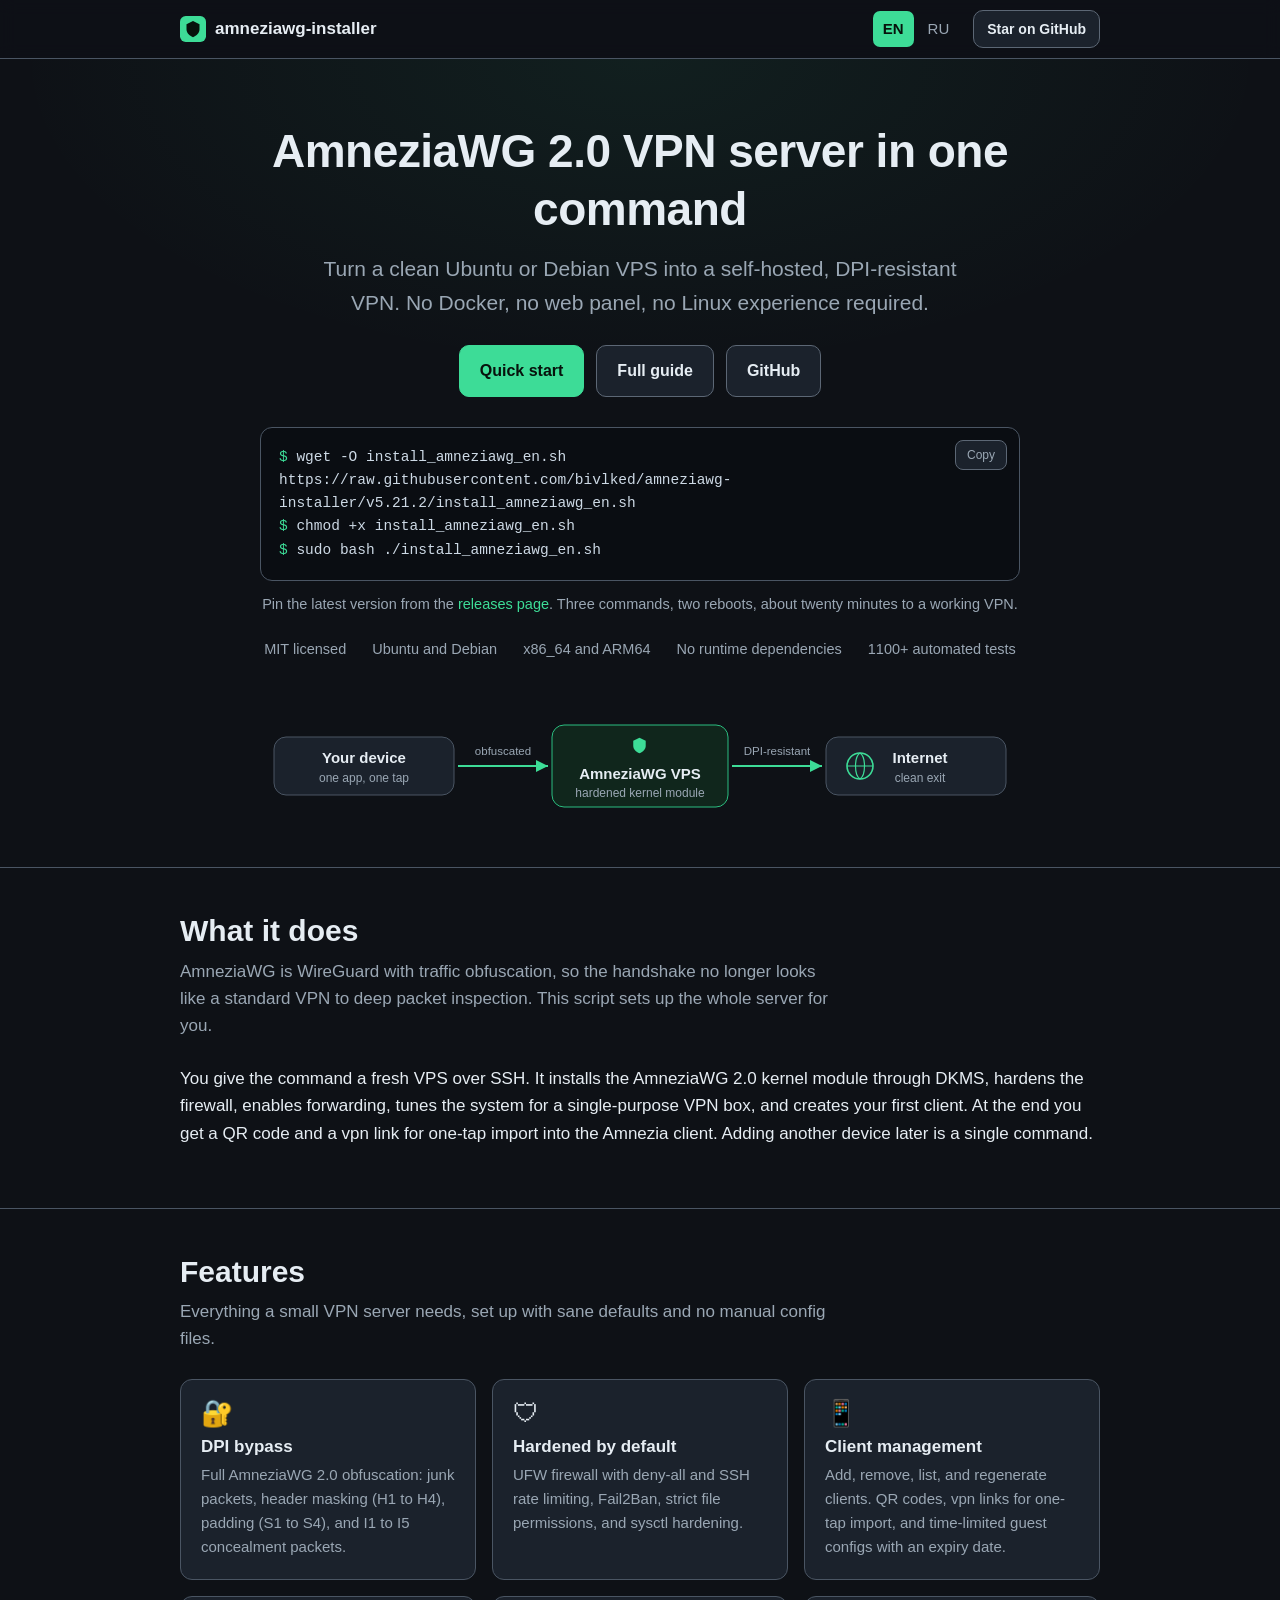
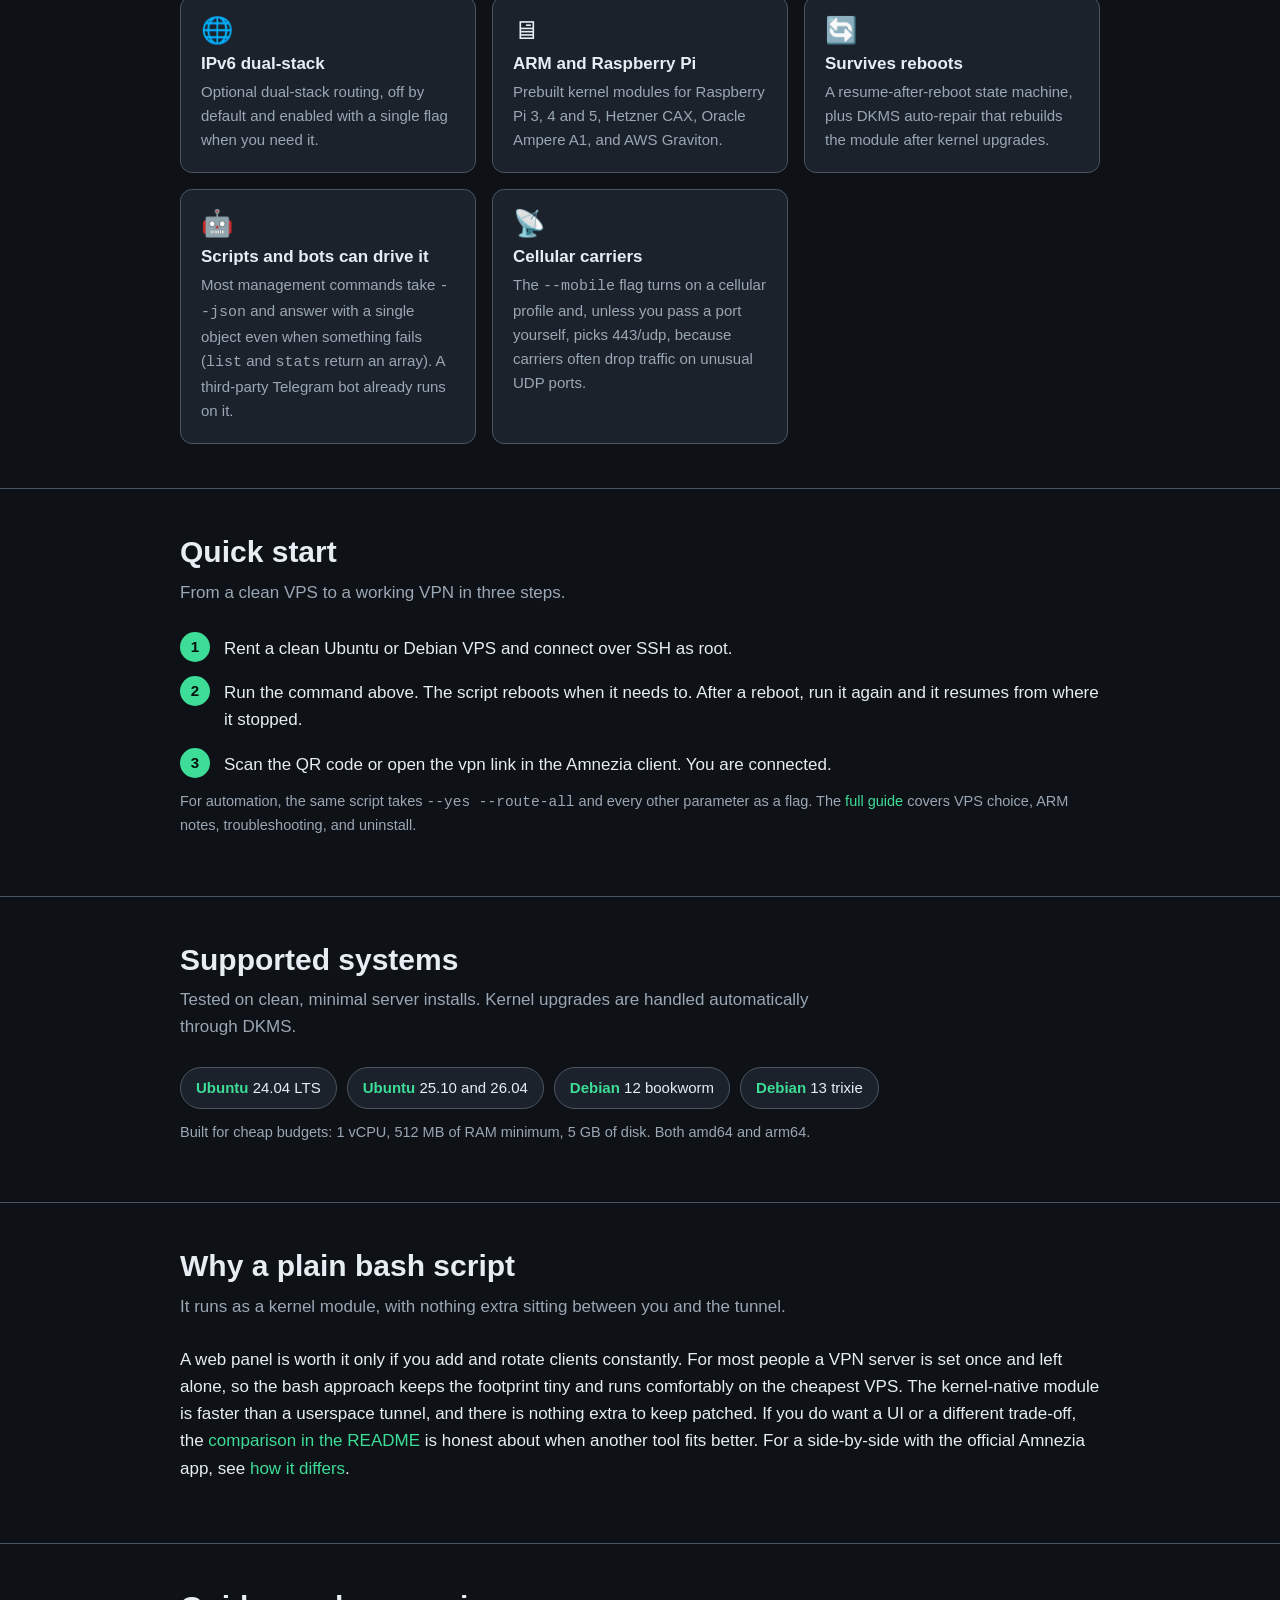
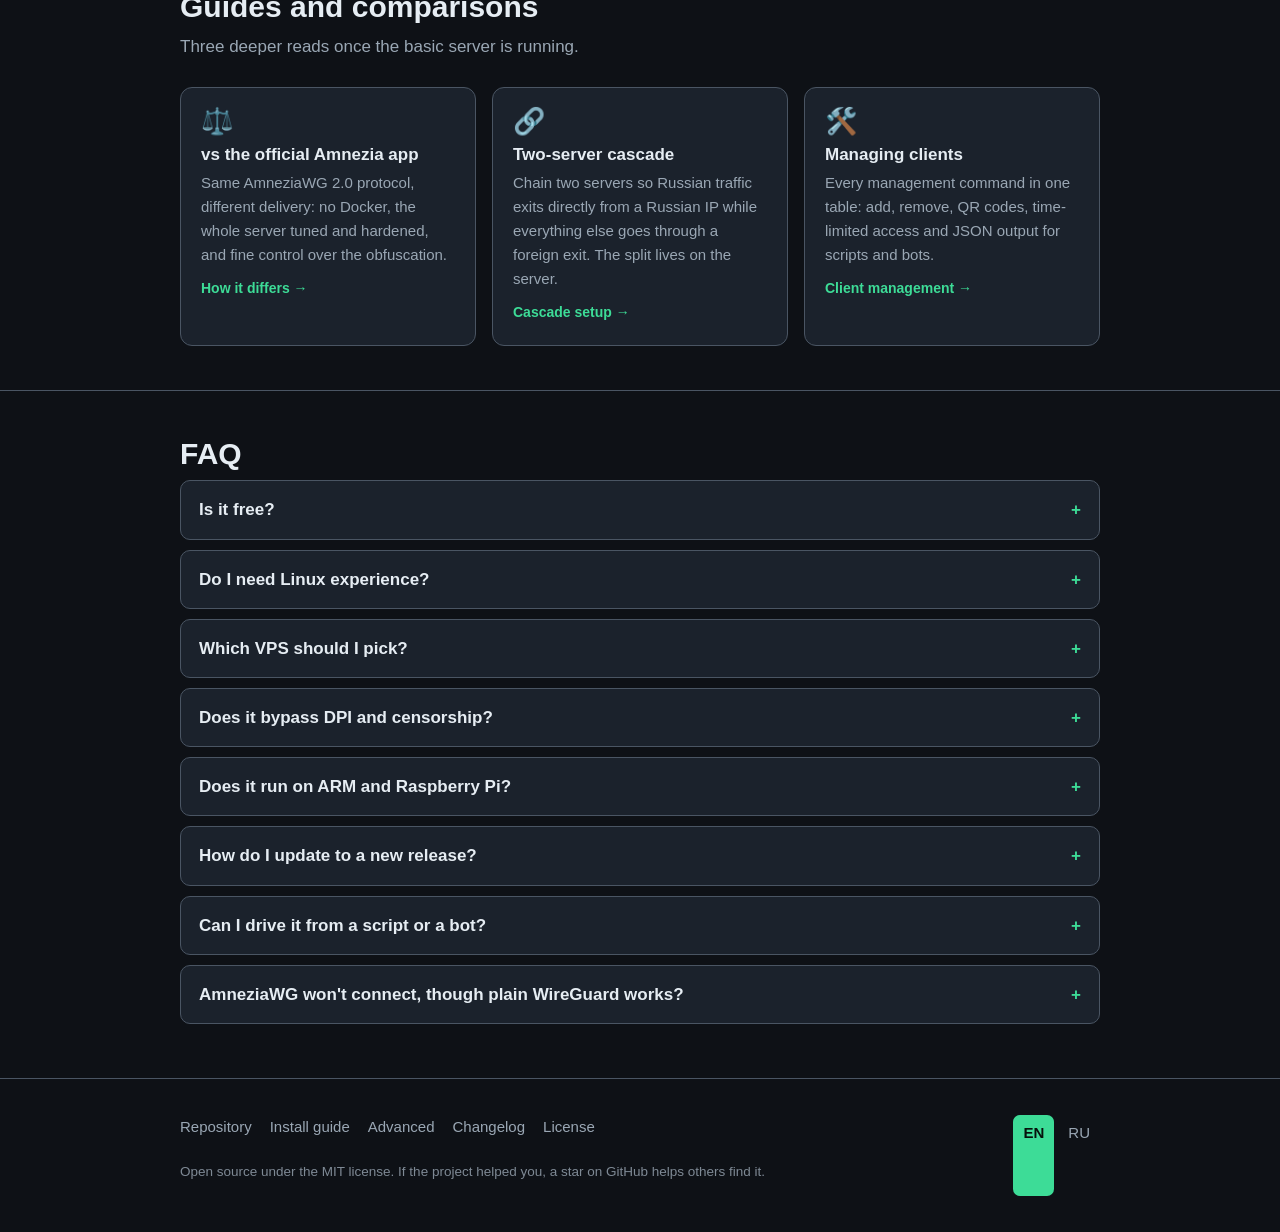
==== index.html @ 36ef6a83 "site: client management pages in Russian and English Adds /manage/ and /ru/manage/: every management" ====
<!DOCTYPE html>
<html lang="en">
<head>
<meta charset="utf-8">
<meta name="viewport" content="width=device-width, initial-scale=1">
<title>AmneziaWG 2.0 VPN Installer for Ubuntu and Debian VPS</title>
<meta name="description" content="One command turns your own Ubuntu or Debian VPS into an AmneziaWG 2.0 VPN server. About twenty minutes, then a QR code for your phone. DPI bypass, hardened firewall, MIT licensed.">
<link rel="canonical" href="https://bivlked.github.io/amneziawg-installer/">
<link rel="alternate" hreflang="en" href="https://bivlked.github.io/amneziawg-installer/">
<link rel="alternate" hreflang="ru" href="https://bivlked.github.io/amneziawg-installer/ru/">
<link rel="alternate" hreflang="x-default" href="https://bivlked.github.io/amneziawg-installer/">
<meta property="og:type" content="website">
<meta property="og:title" content="AmneziaWG 2.0 VPN Installer for Ubuntu and Debian VPS">
<meta property="og:description" content="One command turns a clean Ubuntu or Debian VPS into a DPI-resistant AmneziaWG 2.0 VPN server. Open source, MIT licensed.">
<meta property="og:url" content="https://bivlked.github.io/amneziawg-installer/">
<meta property="og:site_name" content="amneziawg-installer">
<meta property="og:image" content="https://bivlked.github.io/amneziawg-installer/assets/og.png">
<meta property="og:image:width" content="1200">
<meta property="og:image:height" content="630">
<meta property="og:image:alt" content="amneziawg-installer - AmneziaWG 2.0 VPN server in one command">
<meta property="og:locale" content="en_US">
<meta property="og:locale:alternate" content="ru_RU">
<meta name="twitter:card" content="summary_large_image">
<meta name="twitter:image" content="https://bivlked.github.io/amneziawg-installer/assets/og.png">
<meta name="twitter:title" content="AmneziaWG 2.0 VPN Installer for Ubuntu and Debian VPS">
<meta name="twitter:description" content="One command turns a clean Ubuntu or Debian VPS into a DPI-resistant AmneziaWG 2.0 VPN server. Open source, MIT licensed.">
<meta name="google-site-verification" content="3E6FtjgNbCI2T4Ho99Hl--kZt4UFRLLwphMFXHerhmE">
<meta name="theme-color" content="#0e1116">
<meta name="color-scheme" content="dark">
<link rel="icon" href="assets/favicon.svg" type="image/svg+xml">
<link rel="apple-touch-icon" href="assets/apple-touch-icon.png">
<link rel="stylesheet" href="assets/style.css">
<script type="application/ld+json">
{
  "@context": "https://schema.org",
  "@type": "SoftwareApplication",
  "name": "amneziawg-installer",
  "description": "One-command installer and management toolkit for a self-hosted AmneziaWG 2.0 VPN on Ubuntu and Debian servers.",
  "applicationCategory": "SecurityApplication",
  "operatingSystem": "Ubuntu 24.04, Ubuntu 25.10, Ubuntu 26.04, Debian 12, Debian 13",
  "softwareVersion": "5.21.2",
  "license": "https://opensource.org/licenses/MIT",
  "codeRepository": "https://github.com/bivlked/amneziawg-installer",
  "url": "https://bivlked.github.io/amneziawg-installer/",
  "installUrl": "https://github.com/bivlked/amneziawg-installer/releases/latest",
  "processorRequirements": "1 vCPU, amd64 or arm64",
  "memoryRequirements": "512 MB",
  "storageRequirements": "5 GB",
  "featureList": [
    "One-command install on a clean Ubuntu or Debian VPS",
    "AmneziaWG 2.0 obfuscation: junk packets, header masking H1-H4, padding S1-S4, I1-I5 concealment packets",
    "UFW firewall, Fail2Ban, sysctl hardening and SSH rate limiting by default",
    "Client management: add, remove, list, regenerate, QR codes, vpn:// links, expiring guest configs",
    "JSON output for most management commands, for scripts and bots",
    "Prebuilt ARM64 kernel modules for Raspberry Pi, Hetzner CAX, Oracle Ampere A1 and AWS Graviton",
    "Resume after reboot and DKMS rebuild after kernel upgrades"
  ],
  "sameAs": ["https://github.com/bivlked/amneziawg-installer"],
  "offers": { "@type": "Offer", "price": "0", "priceCurrency": "USD" },
  "author": { "@type": "Person", "name": "bivlked" }
}
</script>
<script type="application/ld+json">
{
  "@context": "https://schema.org",
  "@type": "WebSite",
  "name": "amneziawg-installer",
  "url": "https://bivlked.github.io/amneziawg-installer/",
  "inLanguage": "en",
  "publisher": { "@type": "Organization", "name": "amneziawg-installer", "logo": { "@type": "ImageObject", "url": "https://bivlked.github.io/amneziawg-installer/assets/apple-touch-icon.png" } }
}
</script>
<script type="application/ld+json">
{
  "@context": "https://schema.org",
  "@type": "FAQPage",
  "mainEntity": [
    { "@type": "Question", "name": "Is it free?", "acceptedAnswer": { "@type": "Answer", "text": "Yes. The installer is open source under the MIT license. You only pay for the VPS, which starts around 3 to 5 dollars a month." } },
    { "@type": "Question", "name": "Do I need Linux experience?", "acceptedAnswer": { "@type": "Answer", "text": "No. You copy one command into an SSH session on a clean VPS. The script handles the kernel module, firewall, forwarding, and the first client, then prints a QR code and a vpn link." } },
    { "@type": "Question", "name": "Which VPS should I pick?", "acceptedAnswer": { "@type": "Answer", "text": "A clean Ubuntu or Debian VPS with 1 vCPU and at least 512 MB of RAM. It is meant for a dedicated VPS, not a home router or shared hosting." } },
    { "@type": "Question", "name": "Does it bypass DPI and censorship?", "acceptedAnswer": { "@type": "Answer", "text": "AmneziaWG 2.0 adds obfuscation on top of WireGuard to resist the deep packet inspection used in Russia, Iran, China, and on school or corporate networks. No method is guaranteed against every operator, but the protocol gives you the obfuscation settings that get through today." } },
    { "@type": "Question", "name": "Does it run on ARM and Raspberry Pi?", "acceptedAnswer": { "@type": "Answer", "text": "Yes. Prebuilt ARM64 modules cover Raspberry Pi 3, 4 and 5, Hetzner CAX, Oracle Ampere A1, and AWS Graviton. The same command picks the right one." } },
    { "@type": "Question", "name": "How do I update to a new release?", "acceptedAnswer": { "@type": "Answer", "text": "Download the new release script on the same server and run it with the --force flag. Server keys, clients, and obfuscation settings survive the reinstall. After kernel updates the DKMS module rebuilds automatically on the next boot." } },
    { "@type": "Question", "name": "Can I drive it from a script or a bot?", "acceptedAnswer": { "@type": "Answer", "text": "Yes. Most management commands take --json and answer with a single JSON object even when the command failed, so the reply is always parseable. The exceptions: list and stats return an array, and show and diagnose do not take the flag. New fields show up over time; existing ones do not get renamed. For unattended runs there is --yes, and with AWG_STRICT_CONFIRM=1 a command like removing a client refuses to run when --yes is missing instead of quietly agreeing. A third-party Telegram bot, awgram, already runs on this interface." } },
    { "@type": "Question", "name": "AmneziaWG won't connect, though plain WireGuard works?", "acceptedAnswer": { "@type": "Answer", "text": "Almost always an obfuscation or version mismatch, not the network. If plain WireGuard comes up on the same server but AmneziaWG does not, compare the [Interface] parameters on the server and the client. S1-S4 and H1-H4 must match: the receiver strips that padding and checks those headers, so any mismatch here means the packet is dropped and the handshake never completes. In 2.0, H1-H4 are ranges - the ranges must be the same on both sides. Jc/Jmin/Jmax and the 2.0 concealment packets I1-I5 do NOT have to match: they are separate decoy packets, the other side discards them, and a node without I1 simply never sends them. Case does matter for I1-I5: uppercase only. Check the versions too: older amneziawg-tools builds cannot speak 2.0. Full walkthrough in the detailed troubleshooting guide." } }
  ]
}
</script>
</head>
<body>
<a class="skip-link" href="#main">Skip to content</a>

<header class="site-header">
  <div class="wrap">
    <a class="brand" href="/amneziawg-installer/">
      <svg class="logo" viewBox="0 0 32 32" aria-hidden="true"><rect width="32" height="32" rx="7" fill="#3ddc97"/><path d="M16 6l8 4v6c0 5-3.4 8.2-8 10-4.6-1.8-8-5-8-10v-6l8-4z" fill="#07120c"/></svg>
      amneziawg-installer
    </a>
    <nav class="nav-right" aria-label="Site navigation">
      <span class="lang-switch"><a class="active" aria-current="page" aria-label="English" href="/amneziawg-installer/">EN</a><a aria-label="Русский" href="/amneziawg-installer/ru/">RU</a></span>
      <a class="btn btn-sm" href="https://github.com/bivlked/amneziawg-installer">Star on GitHub</a>
    </nav>
  </div>
</header>

<main id="main">

<section class="hero">
  <div class="wrap">
    <h1>AmneziaWG 2.0 VPN server in one command</h1>
    <p class="lede">Turn a clean Ubuntu or Debian VPS into a self-hosted, DPI-resistant VPN. No Docker, no web panel, no Linux experience required.</p>
    <div class="cta-row">
      <a class="btn btn-primary" href="#quick-start">Quick start</a>
      <a class="btn" href="https://github.com/bivlked/amneziawg-installer/blob/main/INSTALL_VPS.md">Full guide</a>
      <a class="btn" href="https://github.com/bivlked/amneziawg-installer">GitHub</a>
    </div>
    <div class="cmd">
      <button class="copy-btn" type="button" aria-label="Copy install command" data-copy="wget -O install_amneziawg_en.sh https://raw.githubusercontent.com/bivlked/amneziawg-installer/v5.21.2/install_amneziawg_en.sh&#10;chmod +x install_amneziawg_en.sh&#10;sudo bash ./install_amneziawg_en.sh">Copy</button>
      <pre><span class="prompt">$ </span>wget -O install_amneziawg_en.sh https://raw.githubusercontent.com/bivlked/amneziawg-installer/v5.21.2/install_amneziawg_en.sh
<span class="prompt">$ </span>chmod +x install_amneziawg_en.sh
<span class="prompt">$ </span>sudo bash ./install_amneziawg_en.sh</pre>
    </div>
    <p class="sr-only" role="status" aria-live="polite" data-copy-status></p>
    <p class="inline-note">Pin the latest version from the <a href="https://github.com/bivlked/amneziawg-installer/releases">releases page</a>. Three commands, two reboots, about twenty minutes to a working VPN.</p>
    <div class="trust">
      <span>MIT licensed</span>
      <span>Ubuntu and Debian</span>
      <span>x86_64 and ARM64</span>
      <span>No runtime dependencies</span>
      <span>1100+ automated tests</span>
    </div>
    <figure class="hero-art" aria-hidden="true">
      <svg viewBox="0 0 760 132" xmlns="http://www.w3.org/2000/svg" font-family="-apple-system, BlinkMacSystemFont, 'Segoe UI', Roboto, sans-serif">
        <defs><marker id="ar" markerWidth="9" markerHeight="9" refX="6" refY="3" orient="auto"><path d="M0 0l6 3-6 3z" fill="#3ddc97"/></marker></defs>
        <rect x="14" y="42" width="180" height="58" rx="12" fill="#1b222c" stroke="#4a5563"/>
        <text x="104" y="68" text-anchor="middle" font-size="15" font-weight="600" fill="#e6edf3">Your device</text>
        <text x="104" y="87" text-anchor="middle" font-size="12" fill="#9aa7b4">one app, one tap</text>
        <line x1="198" y1="71" x2="288" y2="71" stroke="#3ddc97" stroke-width="2" marker-end="url(#ar)"/>
        <text x="243" y="60" text-anchor="middle" font-size="11.5" fill="#9aa7b4">obfuscated</text>
        <rect x="292" y="30" width="176" height="82" rx="12" fill="#10261c" stroke="#2bbd80"/>
        <g transform="translate(367 38) scale(0.78)"><path d="M16 6l8 4v6c0 5-3.4 8.2-8 10-4.6-1.8-8-5-8-10v-6l8-4z" fill="#3ddc97"/></g>
        <text x="380" y="84" text-anchor="middle" font-size="15" font-weight="600" fill="#e6edf3">AmneziaWG VPS</text>
        <text x="380" y="102" text-anchor="middle" font-size="12" fill="#9aa7b4">hardened kernel module</text>
        <line x1="472" y1="71" x2="562" y2="71" stroke="#3ddc97" stroke-width="2" marker-end="url(#ar)"/>
        <text x="517" y="60" text-anchor="middle" font-size="11.5" fill="#9aa7b4">DPI-resistant</text>
        <rect x="566" y="42" width="180" height="58" rx="12" fill="#1b222c" stroke="#4a5563"/>
        <circle cx="600" cy="71" r="13" fill="none" stroke="#3ddc97" stroke-width="1.6"/>
        <path d="M587 71h26M600 58c6 4 6 22 0 26M600 58c-6 4-6 22 0 26" fill="none" stroke="#3ddc97" stroke-width="1.2"/>
        <text x="660" y="68" text-anchor="middle" font-size="15" font-weight="600" fill="#e6edf3">Internet</text>
        <text x="660" y="87" text-anchor="middle" font-size="12" fill="#9aa7b4">clean exit</text>
      </svg>
    </figure>
  </div>
</section>

<section id="what">
  <div class="wrap">
    <h2>What it does</h2>
    <p class="sub">AmneziaWG is WireGuard with traffic obfuscation, so the handshake no longer looks like a standard VPN to deep packet inspection. This script sets up the whole server for you.</p>
    <p>You give the command a fresh VPS over SSH. It installs the AmneziaWG 2.0 kernel module through DKMS, hardens the firewall, enables forwarding, tunes the system for a single-purpose VPN box, and creates your first client. At the end you get a QR code and a vpn link for one-tap import into the Amnezia client. Adding another device later is a single command.</p>
  </div>
</section>

<section id="features">
  <div class="wrap">
    <h2>Features</h2>
    <p class="sub">Everything a small VPN server needs, set up with sane defaults and no manual config files.</p>
    <div class="grid">
      <div class="card"><div class="ico" aria-hidden="true">&#128272;</div><h3>DPI bypass</h3><p>Full AmneziaWG 2.0 obfuscation: junk packets, header masking (H1 to H4), padding (S1 to S4), and I1 to I5 concealment packets.</p></div>
      <div class="card"><div class="ico" aria-hidden="true">&#128737;</div><h3>Hardened by default</h3><p>UFW firewall with deny-all and SSH rate limiting, Fail2Ban, strict file permissions, and sysctl hardening.</p></div>
      <div class="card"><div class="ico" aria-hidden="true">&#128241;</div><h3>Client management</h3><p>Add, remove, list, and regenerate clients. QR codes, vpn links for one-tap import, and time-limited guest configs with an expiry date.</p></div>
      <div class="card"><div class="ico" aria-hidden="true">&#127760;</div><h3>IPv6 dual-stack</h3><p>Optional dual-stack routing, off by default and enabled with a single flag when you need it.</p></div>
      <div class="card"><div class="ico" aria-hidden="true">&#128421;</div><h3>ARM and Raspberry Pi</h3><p>Prebuilt kernel modules for Raspberry Pi 3, 4 and 5, Hetzner CAX, Oracle Ampere A1, and AWS Graviton.</p></div>
      <div class="card"><div class="ico" aria-hidden="true">&#128260;</div><h3>Survives reboots</h3><p>A resume-after-reboot state machine, plus DKMS auto-repair that rebuilds the module after kernel upgrades.</p></div>
      <div class="card"><div class="ico" aria-hidden="true">&#129302;</div><h3>Scripts and bots can drive it</h3><p>Most management commands take <code>--json</code> and answer with a single object even when something fails (<code>list</code> and <code>stats</code> return an array). A third-party Telegram bot already runs on it.</p></div>
      <div class="card"><div class="ico" aria-hidden="true">&#128225;</div><h3>Cellular carriers</h3><p>The <code>--mobile</code> flag turns on a cellular profile and, unless you pass a port yourself, picks 443/udp, because carriers often drop traffic on unusual UDP ports.</p></div>
    </div>
  </div>
</section>

<section id="quick-start">
  <div class="wrap">
    <h2>Quick start</h2>
    <p class="sub">From a clean VPS to a working VPN in three steps.</p>
    <ol class="steps">
      <li class="step"><span class="n" aria-hidden="true"></span><p>Rent a clean Ubuntu or Debian VPS and connect over SSH as root.</p></li>
      <li class="step"><span class="n" aria-hidden="true"></span><p>Run the command above. The script reboots when it needs to. After a reboot, run it again and it resumes from where it stopped.</p></li>
      <li class="step"><span class="n" aria-hidden="true"></span><p>Scan the QR code or open the vpn link in the Amnezia client. You are connected.</p></li>
    </ol>
    <p class="inline-note mt">For automation, the same script takes <code>--yes --route-all</code> and every other parameter as a flag. The <a href="https://github.com/bivlked/amneziawg-installer/blob/main/INSTALL_VPS.md">full guide</a> covers VPS choice, ARM notes, troubleshooting, and uninstall.</p>
  </div>
</section>

<section id="os">
  <div class="wrap">
    <h2>Supported systems</h2>
    <p class="sub">Tested on clean, minimal server installs. Kernel upgrades are handled automatically through DKMS.</p>
    <div class="os-list">
      <span class="pill"><b>Ubuntu</b> 24.04 LTS</span>
      <span class="pill"><b>Ubuntu</b> 25.10 and 26.04</span>
      <span class="pill"><b>Debian</b> 12 bookworm</span>
      <span class="pill"><b>Debian</b> 13 trixie</span>
    </div>
    <p class="inline-note mt">Built for cheap budgets: 1 vCPU, 512 MB of RAM minimum, 5 GB of disk. Both amd64 and arm64.</p>
  </div>
</section>

<section id="why">
  <div class="wrap">
    <h2>Why a plain bash script</h2>
    <p class="sub">It runs as a kernel module, with nothing extra sitting between you and the tunnel.</p>
    <p>A web panel is worth it only if you add and rotate clients constantly. For most people a VPN server is set once and left alone, so the bash approach keeps the footprint tiny and runs comfortably on the cheapest VPS. The kernel-native module is faster than a userspace tunnel, and there is nothing extra to keep patched. If you do want a UI or a different trade-off, the <a href="https://github.com/bivlked/amneziawg-installer#similar-tools">comparison in the README</a> is honest about when another tool fits better. For a side-by-side with the official Amnezia app, see <a href="compare/">how it differs</a>.</p>
  </div>
</section>

<section id="guides" class="related">
  <div class="wrap">
    <h2>Guides and comparisons</h2>
    <p class="sub">Three deeper reads once the basic server is running.</p>
    <div class="grid">
      <div class="card">
        <div class="ico" aria-hidden="true">&#9878;&#65039;</div>
        <h3>vs the official Amnezia app</h3>
        <p>Same AmneziaWG 2.0 protocol, different delivery: no Docker, the whole server tuned and hardened, and fine control over the obfuscation.</p>
        <a class="go" href="compare/">How it differs &#8594;</a>
      </div>
      <div class="card">
        <div class="ico" aria-hidden="true">&#128279;</div>
        <h3>Two-server cascade</h3>
        <p>Chain two servers so Russian traffic exits directly from a Russian IP while everything else goes through a foreign exit. The split lives on the server.</p>
        <a class="go" href="cascade/">Cascade setup &#8594;</a>
      </div>
      <div class="card">
        <div class="ico" aria-hidden="true">&#128736;&#65039;</div>
        <h3>Managing clients</h3>
        <p>Every management command in one table: add, remove, QR codes, time-limited access and JSON output for scripts and bots.</p>
        <a class="go" href="manage/">Client management &#8594;</a>
      </div>
    </div>
  </div>
</section>

<section id="faq">
  <div class="wrap">
    <h2>FAQ</h2>
    <div class="faq">
      <details><summary>Is it free?</summary><div class="answer">Yes. The installer is open source under the MIT license. You only pay for the VPS, which starts around 3 to 5 dollars a month.</div></details>
      <details><summary>Do I need Linux experience?</summary><div class="answer">No. You copy one command into an SSH session on a clean VPS. The script handles the kernel module, firewall, forwarding, and the first client, then prints a QR code and a vpn link.</div></details>
      <details><summary>Which VPS should I pick?</summary><div class="answer">A clean Ubuntu or Debian VPS with 1 vCPU and at least 512 MB of RAM. It is meant for a dedicated VPS, not a home router or shared hosting.</div></details>
      <details><summary>Does it bypass DPI and censorship?</summary><div class="answer">AmneziaWG 2.0 adds obfuscation on top of WireGuard to resist the deep packet inspection used in Russia, Iran, China, and on school or corporate networks. No method is guaranteed against every operator, but the protocol gives you the obfuscation settings that get through today.</div></details>
      <details><summary>Does it run on ARM and Raspberry Pi?</summary><div class="answer">Yes. Prebuilt ARM64 modules cover Raspberry Pi 3, 4 and 5, Hetzner CAX, Oracle Ampere A1, and AWS Graviton. The same command picks the right one.</div></details>
      <details><summary>How do I update to a new release?</summary><div class="answer">Download the new release script on the same server and run it with the <code>--force</code> flag. Server keys, clients, and obfuscation settings survive the reinstall. After kernel updates the DKMS module rebuilds automatically on the next boot.</div></details>
      <details><summary>Can I drive it from a script or a bot?</summary><div class="answer">Yes. Most management commands take <code>--json</code> and answer with a single JSON object even when the command failed, so the reply is always parseable. The exceptions: <code>list</code> and <code>stats</code> return an array, and <code>show</code> and <code>diagnose</code> do not take the flag. New fields show up over time; existing ones do not get renamed. For unattended runs there is <code>--yes</code>, and with <code>AWG_STRICT_CONFIRM=1</code> a command like removing a client refuses to run when <code>--yes</code> is missing instead of quietly agreeing. A third-party Telegram bot, <a href="https://github.com/ekuraev/awgram">awgram</a>, already runs on this interface.</div></details>
      <details><summary>AmneziaWG won't connect, though plain WireGuard works?</summary><div class="answer">Almost always an obfuscation or version mismatch, not the network. If plain WireGuard comes up on the same server but AmneziaWG does not, compare the <code>[Interface]</code> parameters on the server and the client. S1-S4 and H1-H4 must match: the receiver strips that padding and checks those headers, so any mismatch here means the packet is dropped and the handshake never completes. In 2.0, H1-H4 are ranges - the ranges must be the same on both sides. Jc/Jmin/Jmax and the 2.0 concealment packets I1-I5 do NOT have to match: they are separate decoy packets, the other side discards them, and a node without I1 simply never sends them. Case does matter for I1-I5: uppercase only. Check the versions too: older amneziawg-tools builds cannot speak 2.0. Full walkthrough in the <a href="https://github.com/bivlked/amneziawg-installer/blob/main/ADVANCED.en.md#troubleshooting-adv">detailed troubleshooting guide</a>.</div></details>
    </div>
  </div>
</section>

</main>

<footer class="site-footer">
  <div class="wrap">
    <div class="cols">
      <div>
        <div class="foot-links">
          <a href="https://github.com/bivlked/amneziawg-installer">Repository</a>
          <a href="https://github.com/bivlked/amneziawg-installer/blob/main/INSTALL_VPS.md">Install guide</a>
          <a href="https://github.com/bivlked/amneziawg-installer/blob/main/ADVANCED.en.md">Advanced</a>
          <a href="https://github.com/bivlked/amneziawg-installer/blob/main/CHANGELOG.en.md">Changelog</a>
          <a href="https://github.com/bivlked/amneziawg-installer/blob/main/LICENSE">License</a>
        </div>
        <p class="note">Open source under the MIT license. If the project helped you, a star on GitHub helps others find it.</p>
      </div>
      <div class="lang-switch"><a class="active" aria-current="page" aria-label="English" href="/amneziawg-installer/">EN</a> <a aria-label="Русский" href="/amneziawg-installer/ru/">RU</a></div>
    </div>
  </div>
</footer>

<script>
document.querySelectorAll(".copy-btn").forEach(function (b) {
  var label = b.textContent, timer = null;
  var status = document.querySelector("[data-copy-status]");
  function flash(text) {
    b.textContent = text;
    if (status) status.textContent = text === "Copied" ? "Command copied to clipboard" : "Copy failed";
    if (timer) clearTimeout(timer);
    timer = setTimeout(function () { b.textContent = label; timer = null; }, 1500);
  }
  b.addEventListener("click", function () {
    if (!navigator.clipboard) { flash("Error"); return; }
    navigator.clipboard.writeText(b.getAttribute("data-copy"))
      .then(function () { flash("Copied"); })
      .catch(function () { flash("Error"); });
  });
});
</script>
</body>
</html>
---- assets/style.css ----
/* amneziawg-installer landing - shared styles. Dark, fast, no external fonts. */
:root {
  --bg: #0e1116;
  --bg-soft: #161b22;
  --bg-card: #1b222c;
  --border: #4a5563;
  --border-strong: #5c6775;
  --text: #e6edf3;
  --text-dim: #9aa7b4;
  --accent: #3ddc97;
  --accent-dim: #2bbd80;
  --accent-ink: #07120c;
  --code-bg: #0a0d12;
  --radius: 12px;
  --maxw: 960px;
}
* { box-sizing: border-box; }
html { scroll-behavior: smooth; scroll-padding-top: 66px; -webkit-text-size-adjust: 100%; }
body {
  margin: 0;
  background: var(--bg);
  color: var(--text);
  font-family: -apple-system, BlinkMacSystemFont, "Segoe UI", Roboto, Helvetica, Arial, sans-serif;
  line-height: 1.6;
  font-size: 17px;
  overflow-wrap: break-word;
}
a { color: var(--accent); text-decoration: none; }
a:hover { text-decoration: underline; }
h1, h2, h3 { line-height: 1.25; font-weight: 700; }
code, pre, kbd { font-family: ui-monospace, SFMono-Regular, "SF Mono", Menlo, Consolas, "Liberation Mono", monospace; }

.wrap { max-width: var(--maxw); margin: 0 auto; padding: 0 20px; }

/* header */
.site-header {
  position: sticky; top: 0; z-index: 10;
  background: rgba(14, 17, 22, 0.82);
  backdrop-filter: saturate(140%) blur(8px);
  border-bottom: 1px solid var(--border);
}
.site-header .wrap { display: flex; align-items: center; justify-content: space-between; height: 58px; }
.brand { display: flex; align-items: center; gap: 9px; font-weight: 700; color: var(--text); }
.brand:hover { text-decoration: none; }
.brand .logo { width: 26px; height: 26px; }
.nav-right { display: flex; align-items: center; gap: 14px; font-size: 15px; }
.lang-switch { display: inline-flex; gap: 4px; }
.lang-switch a { color: var(--text-dim); padding: 6px 10px; border-radius: 7px; }
.lang-switch a.active { color: var(--accent-ink); background: var(--accent); font-weight: 600; }

/* buttons */
.btn {
  display: inline-flex; align-items: center; gap: 8px;
  padding: 12px 20px; border-radius: 10px; font-weight: 600; font-size: 16px;
  border: 1px solid var(--border-strong); color: var(--text); background: var(--bg-card);
  transition: transform .08s ease, border-color .15s ease;
}
.btn:hover { text-decoration: none; border-color: var(--accent); transform: translateY(-1px); }
.btn-primary { background: var(--accent); color: var(--accent-ink); border-color: var(--accent); }
.btn-primary:hover { background: var(--accent-dim); }
.btn-sm { padding: 7px 13px; font-size: 14px; }

/* hero */
.hero {
  padding: 64px 0 40px; text-align: center; border-top: none;
  background: radial-gradient(ellipse 70% 55% at 50% 0%, rgba(61, 220, 151, 0.07), transparent 70%);
}
.hero h1 { font-size: clamp(30px, 5vw, 46px); margin: 0 0 14px; letter-spacing: -0.5px; }
.hero .lede { font-size: clamp(17px, 2.4vw, 21px); color: var(--text-dim); max-width: 640px; margin: 0 auto 26px; }
.cta-row { display: flex; gap: 12px; justify-content: center; flex-wrap: wrap; margin-bottom: 30px; }

/* command box */
.cmd {
  position: relative; text-align: left; background: var(--code-bg);
  border: 1px solid var(--border); border-radius: var(--radius);
  /* правый отступ держит текст в стороне от кнопки копирования, включая
     длинную русскую подпись «Копировать» */
  padding: 18px 112px 18px 18px; max-width: 760px; margin: 0 auto;
  overflow-x: auto;
}
/* pre-wrap, а не pre: команда с длинным URL иначе уезжает под кнопку копирования. */
.cmd pre { margin: 0; font-size: 14.5px; color: #cdd9e5; white-space: pre-wrap; overflow-wrap: anywhere; }
.cmd .prompt { color: var(--accent); user-select: none; }
.copy-btn {
  position: absolute; top: 12px; right: 12px;
  background: var(--bg-card); border: 1px solid var(--border-strong); color: var(--text-dim);
  border-radius: 8px; padding: 7px 11px; font-size: 12px; cursor: pointer;
}
.copy-btn:hover { color: var(--accent); border-color: var(--accent); }

/* trust strip */
.trust { display: flex; gap: 10px 26px; justify-content: center; flex-wrap: wrap; color: var(--text-dim); font-size: 14.5px; margin-top: 22px; }
.trust span { display: inline-flex; align-items: center; gap: 6px; }

/* sections */
section { padding: 44px 0; border-top: 1px solid var(--border); }
section h2 { font-size: clamp(23px, 3.4vw, 30px); margin: 0 0 8px; }
section .sub { color: var(--text-dim); margin: 0 0 26px; max-width: 660px; }

/* feature grid */
.grid { display: grid; grid-template-columns: repeat(auto-fit, minmax(240px, 1fr)); gap: 16px; }
.card {
  background: var(--bg-card); border: 1px solid var(--border); border-radius: var(--radius); padding: 20px;
  transition: transform .08s ease, border-color .15s ease;
}
.card:hover { border-color: var(--accent-dim); transform: translateY(-2px); }
.card .ico { font-size: 26px; line-height: 1; margin-bottom: 10px; }
.card h3 { font-size: 17px; margin: 0 0 6px; }
.card p { margin: 0; color: var(--text-dim); font-size: 15px; }

/* steps */
.steps { counter-reset: step; display: grid; gap: 14px; list-style: none; margin: 0; padding: 0; }
.step { display: flex; gap: 14px; align-items: flex-start; }
.step .n {
  counter-increment: step; flex: 0 0 auto; width: 30px; height: 30px; border-radius: 50%;
  background: var(--accent); color: var(--accent-ink); font-weight: 700;
  display: grid; place-items: center; font-size: 15px;
}
.step .n::before { content: counter(step); }
.step p { margin: 3px 0 0; }

/* os list */
.os-list { display: flex; flex-wrap: wrap; gap: 10px; }
.os-list .pill { background: var(--bg-card); border: 1px solid var(--border); border-radius: 999px; padding: 8px 15px; font-size: 15px; }
.os-list .pill b { color: var(--accent); }

/* faq */
.faq details { background: var(--bg-card); border: 1px solid var(--border); border-radius: 10px; margin-bottom: 10px; padding: 0 18px; }
.faq summary { cursor: pointer; padding: 15px 0; font-weight: 600; list-style: none; }
.faq summary:hover { color: var(--accent); }
.faq summary::-webkit-details-marker { display: none; }
.faq summary::after { content: "+"; float: right; color: var(--accent); font-weight: 700; }
.faq details[open] summary::after { content: "\2212"; }
.faq details[open] summary { border-bottom: 1px solid var(--border); }
.faq .answer { padding: 14px 0; color: var(--text-dim); }
.faq .answer code { background: var(--code-bg); padding: 2px 6px; border-radius: 5px; font-size: 14px; color: #cdd9e5; }

/* footer */
.site-footer { border-top: 1px solid var(--border); padding: 36px 0; color: var(--text-dim); font-size: 15px; }
.site-footer .cols { display: flex; flex-wrap: wrap; gap: 24px 48px; justify-content: space-between; }
.site-footer a { color: var(--text-dim); }
.site-footer a:hover { color: var(--accent); }
.site-footer .foot-links { display: flex; flex-wrap: wrap; gap: 8px 18px; }
.site-footer .note { margin-top: 22px; font-size: 13.5px; opacity: 0.8; }

.center { text-align: center; }
.mt { margin-top: 26px; }
.inline-note { color: var(--text-dim); font-size: 14.5px; margin-top: 12px; }

/* polish */
::selection { background: var(--accent); color: var(--accent-ink); }
a:focus-visible, button:focus-visible, summary:focus-visible { outline: 2px solid var(--accent); outline-offset: 2px; }

/* compact header on small screens */
@media (max-width: 600px) {
  .brand { font-size: 15px; }
  .nav-right { gap: 8px; }
  .btn-sm { padding: 6px 10px; font-size: 13px; }
  /* Команда переносится вместо горизонтальной прокрутки: иначе длинный URL
     уезжает под кнопку копирования. Копируют кнопкой, а не выделением. */
  .cmd { overflow-x: visible; padding-right: 18px; display: flex; flex-direction: column; }
  .cmd pre { white-space: pre-wrap; overflow-wrap: anywhere; }
  .copy-btn { position: static; order: 2; align-self: flex-end; margin-top: 14px; }
  /* Схема каскада при сжатии до ширины экрана даёт кегль около 5px.
     Держим минимальную ширину и отдаём горизонтальную прокрутку. */
  .diagram svg { min-width: 680px; }
  /* Декоративная иллюстрация в шапке дублирует текст лида и на узком
     экране нечитаема - убираем, контент поднимается выше. */
  .hero-art { display: none; }
  .hero { padding: 40px 0 32px; }
  .site-footer .foot-links { gap: 10px 18px; }
}
@media (max-width: 430px) {
  .site-header .btn-sm { display: none; }
}

/* reduced motion */
@media (prefers-reduced-motion: reduce) {
  html { scroll-behavior: auto; }
  .btn, .card { transition: none; }
  .btn:hover, .card:hover { transform: none; }
}

/* skip link */
.skip-link {
  position: absolute; left: 8px; top: -48px; z-index: 30;
  background: var(--accent); color: var(--accent-ink);
  padding: 9px 16px; border-radius: 8px; font-weight: 600;
  transition: top .15s ease;
}
.skip-link:focus { top: 8px; text-decoration: none; }

/* screen-reader only */
.sr-only {
  position: absolute; width: 1px; height: 1px; padding: 0; margin: -1px;
  overflow: hidden; clip: rect(0, 0, 0, 0); white-space: nowrap; border: 0;
}

/* hero flow illustration */
.hero-art { margin: 34px auto 0; max-width: 760px; }
.hero-art svg { width: 100%; height: auto; display: block; }

/* diagram (cascade) */
.diagram { margin: 0 0 6px; overflow-x: auto; }
.diagram svg { width: 100%; height: auto; display: block; max-width: 820px; margin: 0 auto; }
.diagram figcaption { color: var(--text-dim); font-size: 14px; text-align: center; margin-top: 12px; }

/* card variants: tag label + lead card */
.card .tag {
  display: inline-block; font-size: 12px; font-weight: 700; letter-spacing: 0.4px;
  text-transform: uppercase; padding: 3px 9px; border-radius: 999px; margin-bottom: 10px;
}
.card .tag.neutral { color: var(--text-dim); background: var(--bg-soft); border: 1px solid var(--border); }
.card .tag.ours { color: var(--accent-ink); background: var(--accent); }
.card.lead { border-color: var(--accent-dim); }

/* related pages strip */
.related .grid { margin-top: 4px; }
.related .card h3 { display: flex; align-items: center; gap: 8px; }
.related .card .go { color: var(--accent); font-weight: 600; font-size: 14px; margin-top: 10px; display: inline-block; }

/* data tables (manage page). Прокрутка живёт ВНУТРИ обёртки: иначе на 390px
   таблица растягивает всю страницу по горизонтали. */
.tablewrap { overflow-x: auto; margin: 0 0 8px; }
.dtable { width: 100%; border-collapse: collapse; font-size: 15px; min-width: 620px; }
.dtable th, .dtable td { text-align: left; padding: 11px 14px; border-bottom: 1px solid var(--border); vertical-align: top; }
.dtable th { background: var(--bg-soft); color: var(--text); font-size: 13px; text-transform: uppercase; letter-spacing: 0.4px; }
.dtable td { color: var(--text-dim); }
.dtable tr:last-child td { border-bottom: none; }
.dtable code { background: var(--code-bg); padding: 2px 7px; border-radius: 5px; font-size: 14px; color: #cdd9e5; white-space: nowrap; }
.dtable .y { color: var(--accent); font-weight: 600; }

/* code block without a copy button: JSON примеры не запускают, их читают */
.codeblock { background: var(--code-bg); border: 1px solid var(--border); border-radius: var(--radius); padding: 16px 18px; margin: 0 0 14px; overflow-x: auto; }
.codeblock pre { margin: 0; font-size: 14px; color: #cdd9e5; white-space: pre; }
.codeblock .cap { margin: 0 0 10px; color: var(--text-dim); font-size: 13.5px; }
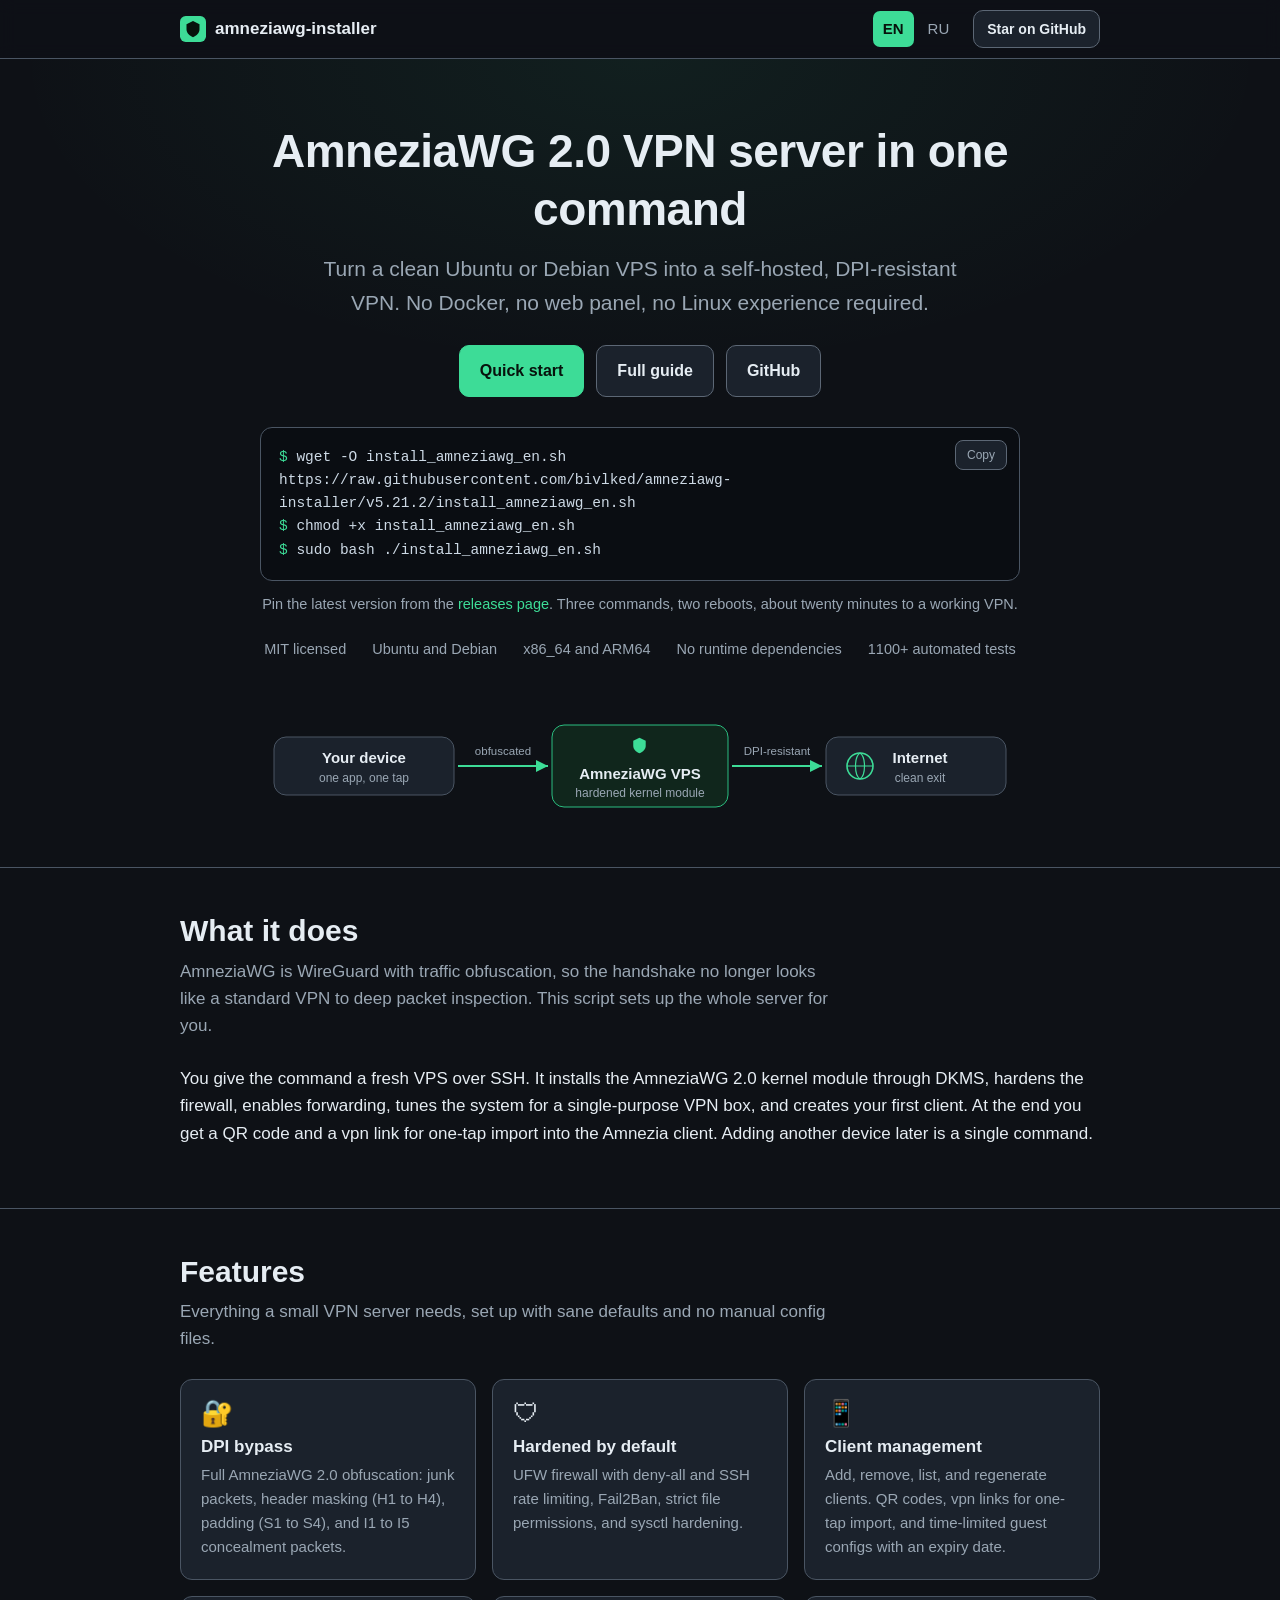
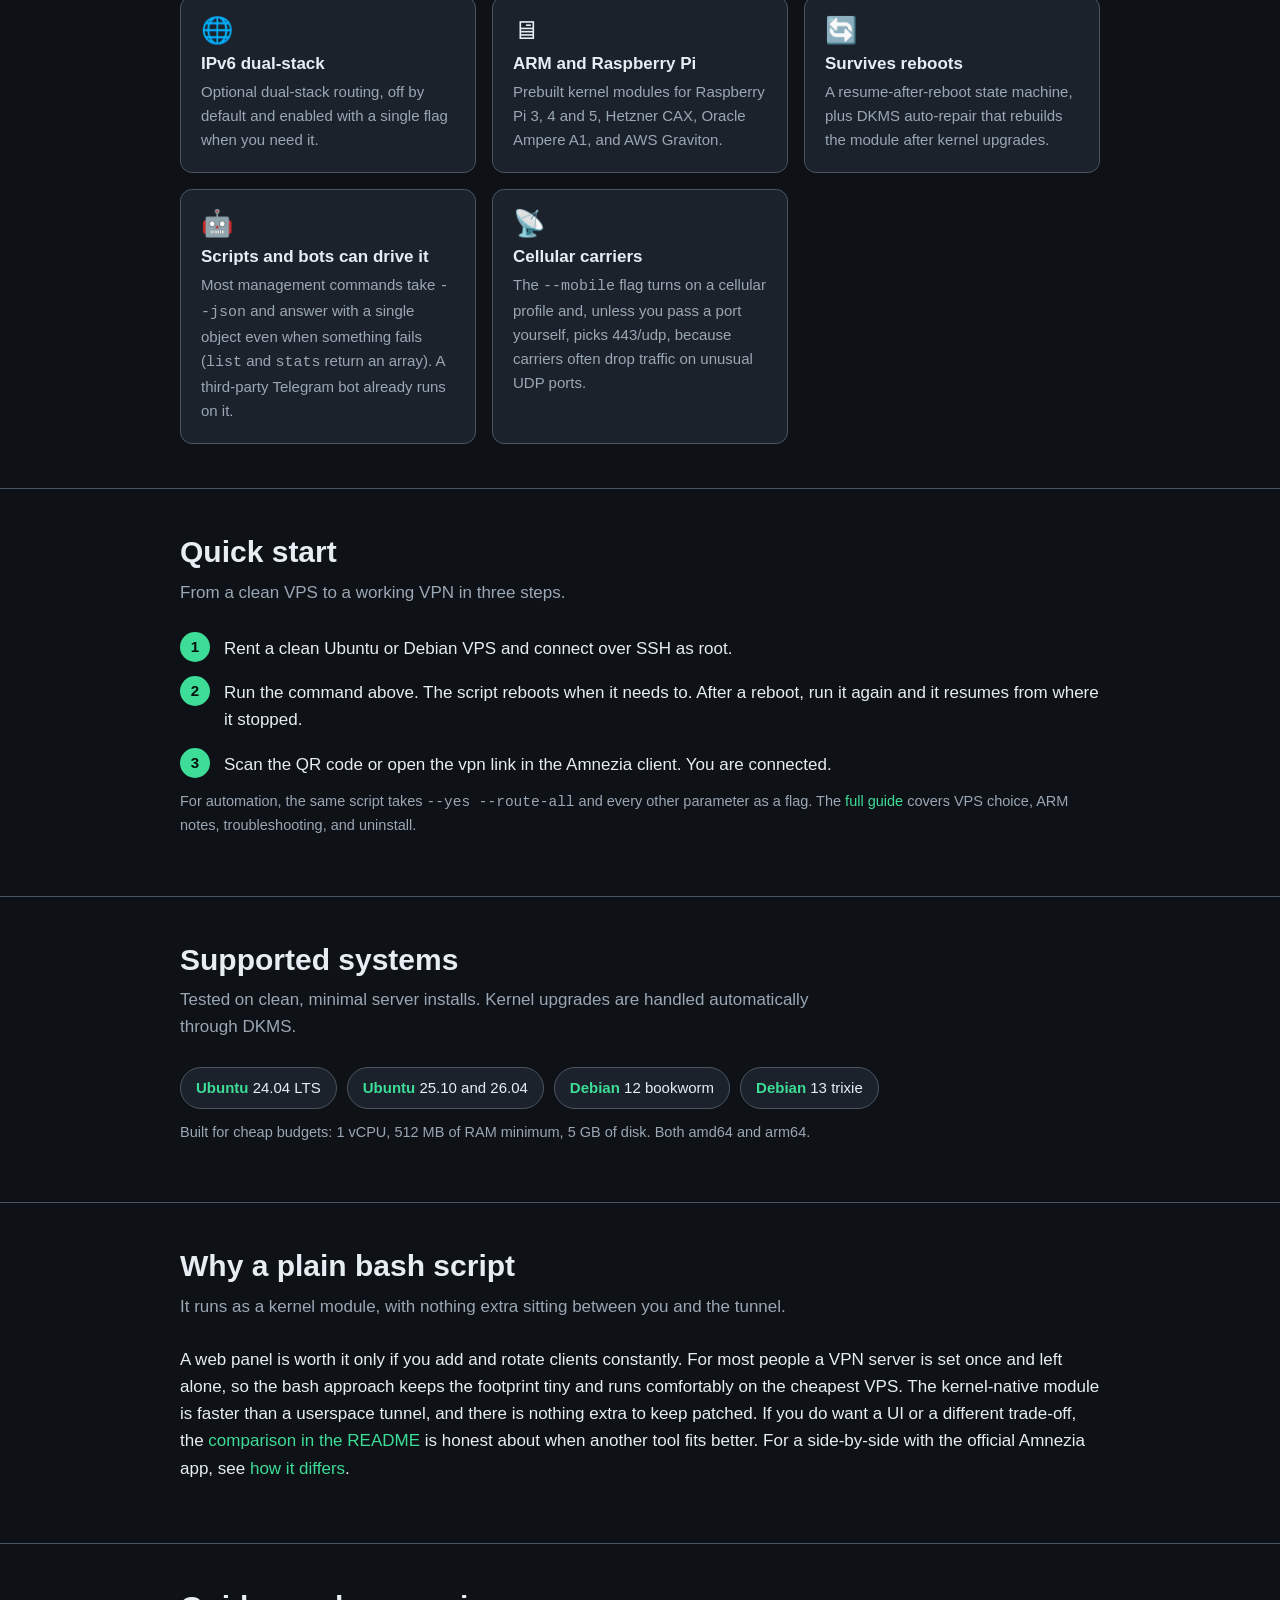
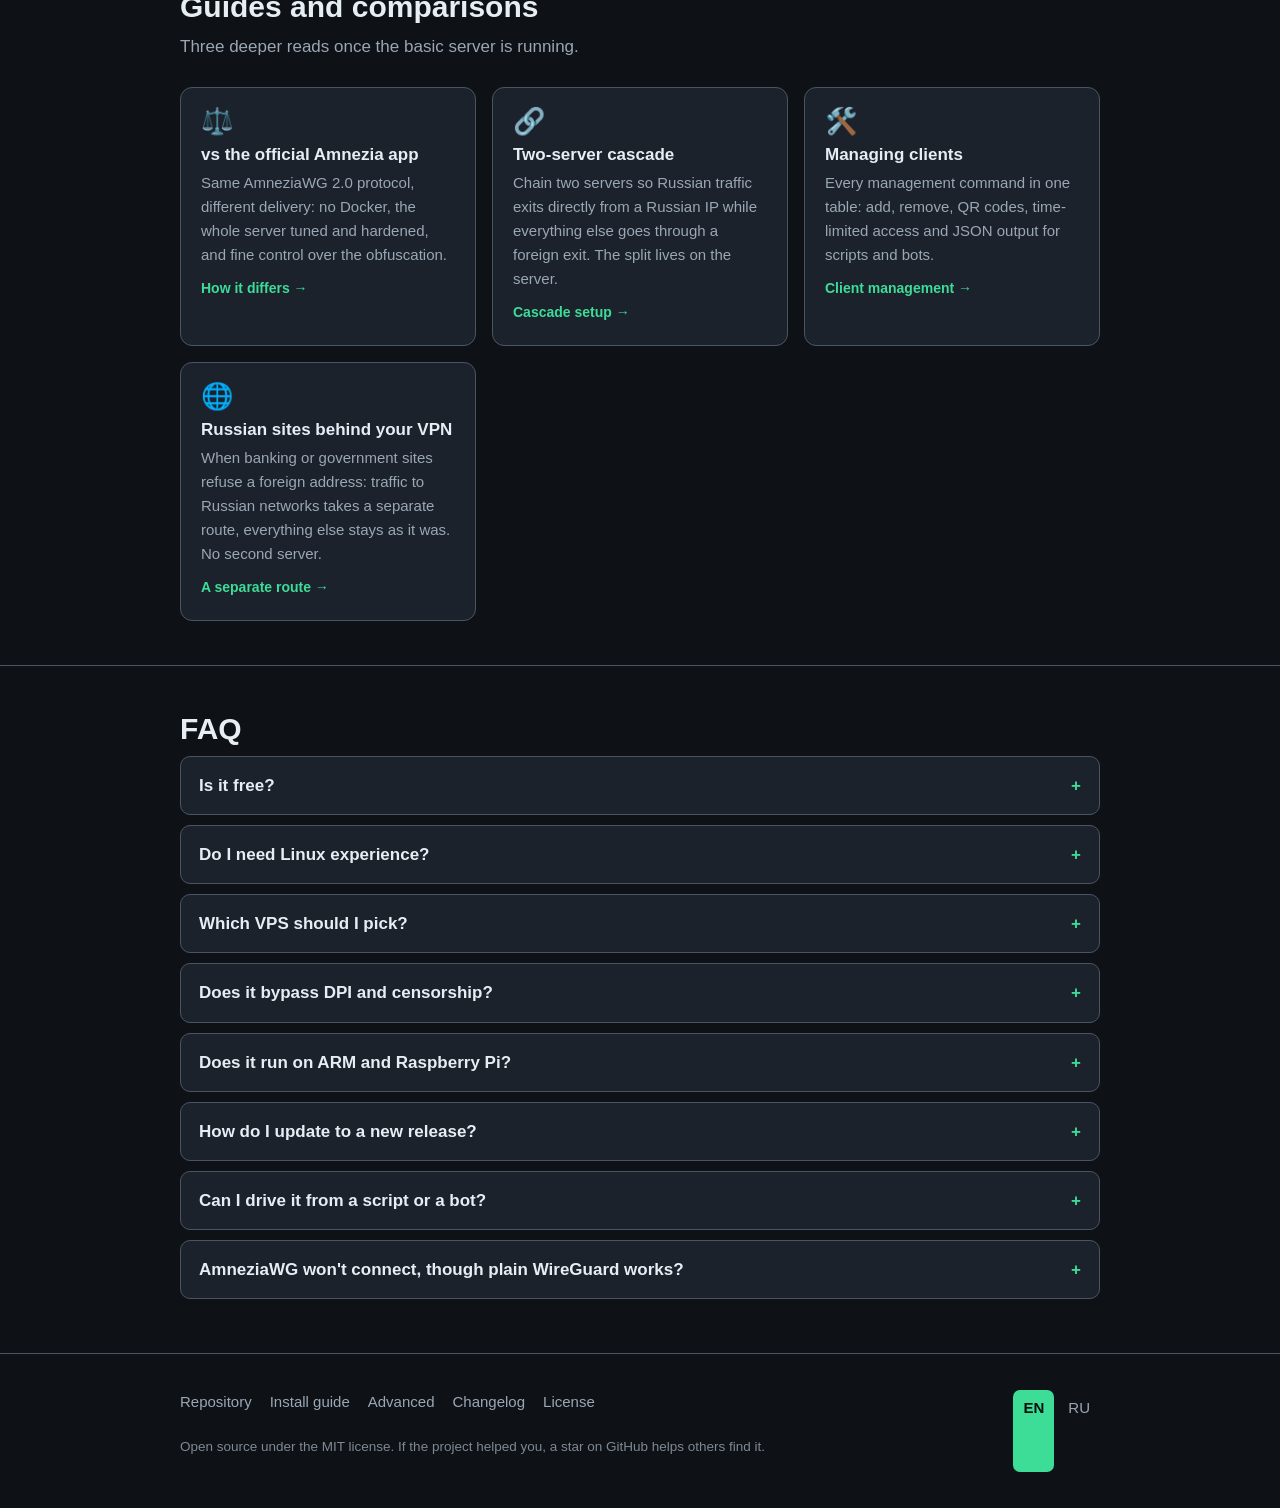
==== commit 9cab5087: "site: page on routing the Russian segment through Cloudflare WARP New pages /warp-ru/ and /ru/warp-r" ====
--- a/index.html
+++ b/index.html
@@ -236,6 +236,12 @@
         <p>Every management command in one table: add, remove, QR codes, time-limited access and JSON output for scripts and bots.</p>
         <a class="go" href="manage/">Client management &#8594;</a>
       </div>
+      <div class="card">
+        <div class="ico" aria-hidden="true">&#127760;</div>
+        <h3>Russian sites behind your VPN</h3>
+        <p>When banking or government sites refuse a foreign address: traffic to Russian networks takes a separate route, everything else stays as it was. No second server.</p>
+        <a class="go" href="warp-ru/">A separate route &#8594;</a>
+      </div>
     </div>
   </div>
 </section>
--- a/assets/style.css
+++ b/assets/style.css
@@ -234,3 +234,6 @@
 .codeblock { background: var(--code-bg); border: 1px solid var(--border); border-radius: var(--radius); padding: 16px 18px; margin: 0 0 14px; overflow-x: auto; }
 .codeblock pre { margin: 0; font-size: 14px; color: #cdd9e5; white-space: pre; }
 .codeblock .cap { margin: 0 0 10px; color: var(--text-dim); font-size: 13.5px; }
+
+/* многоабзацная карточка-врезка (используется только на warp-ru) */
+.card p + p { margin-top: 14px; }
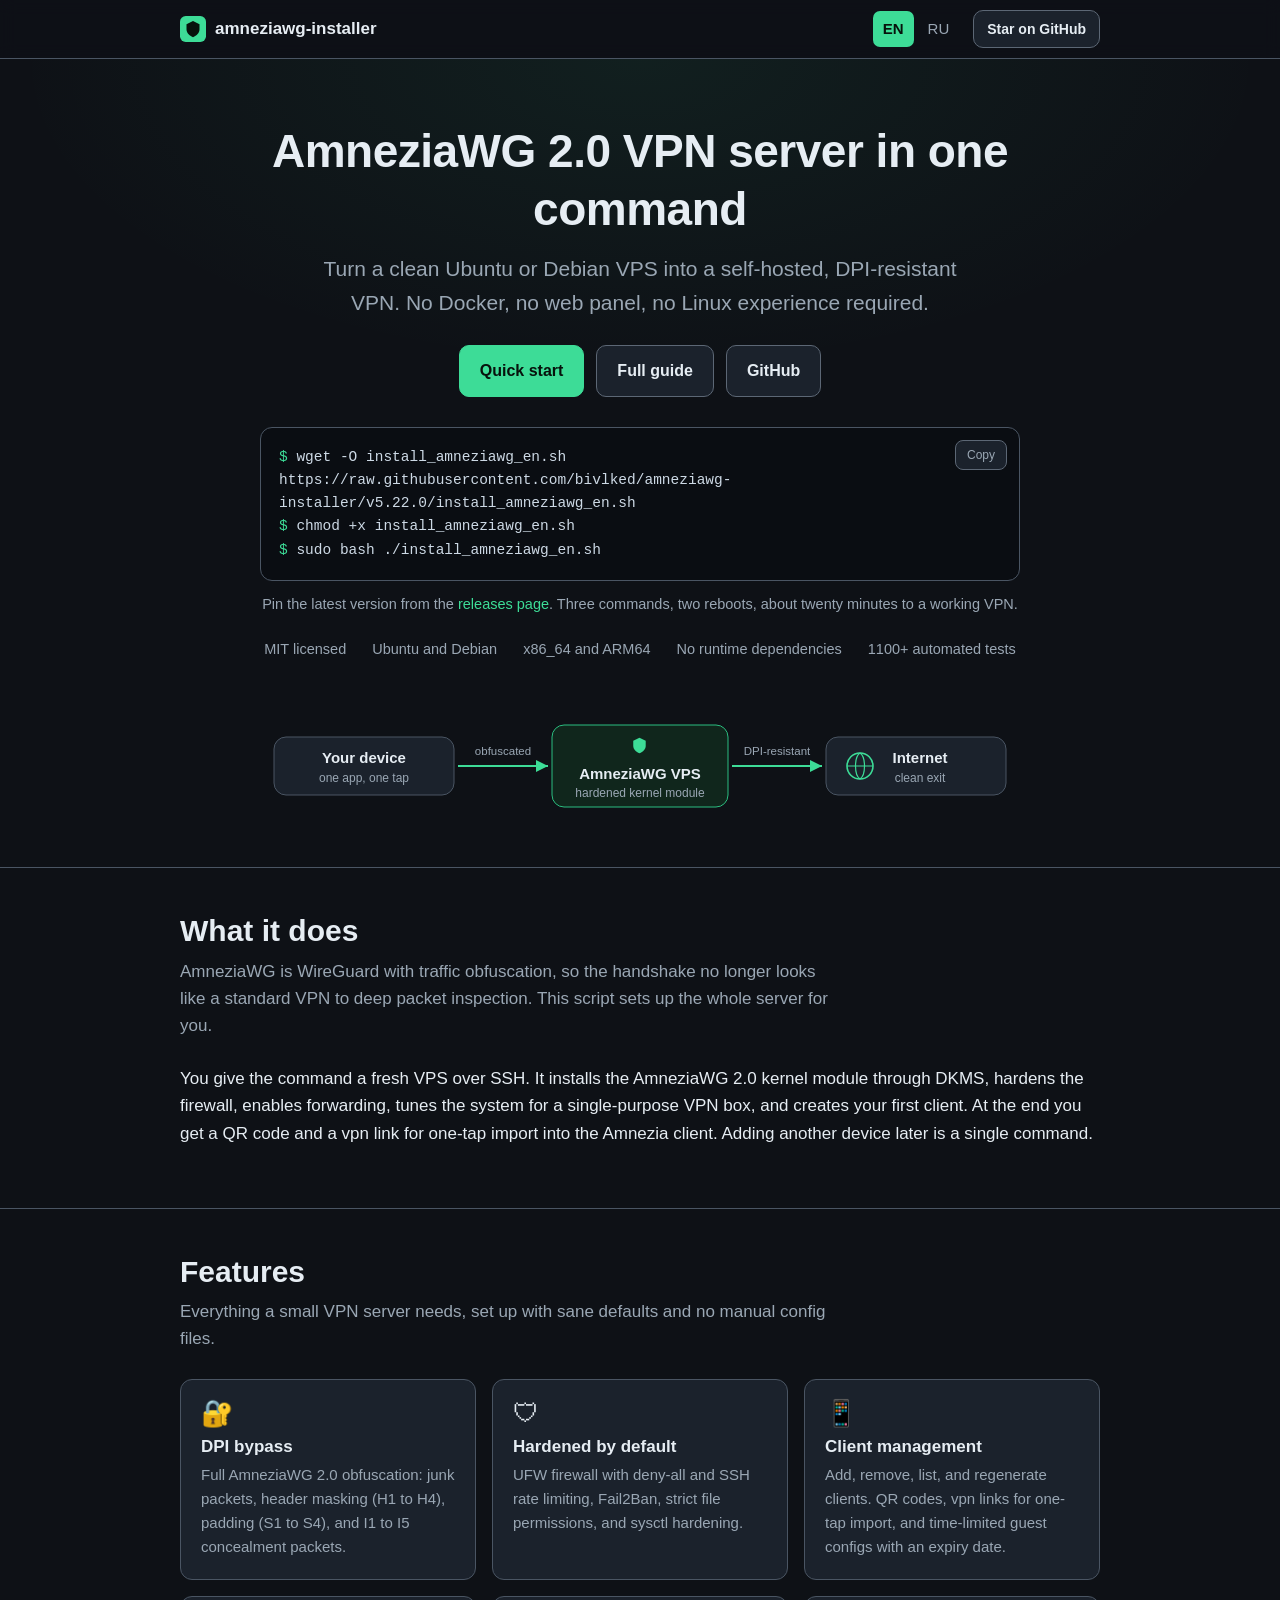
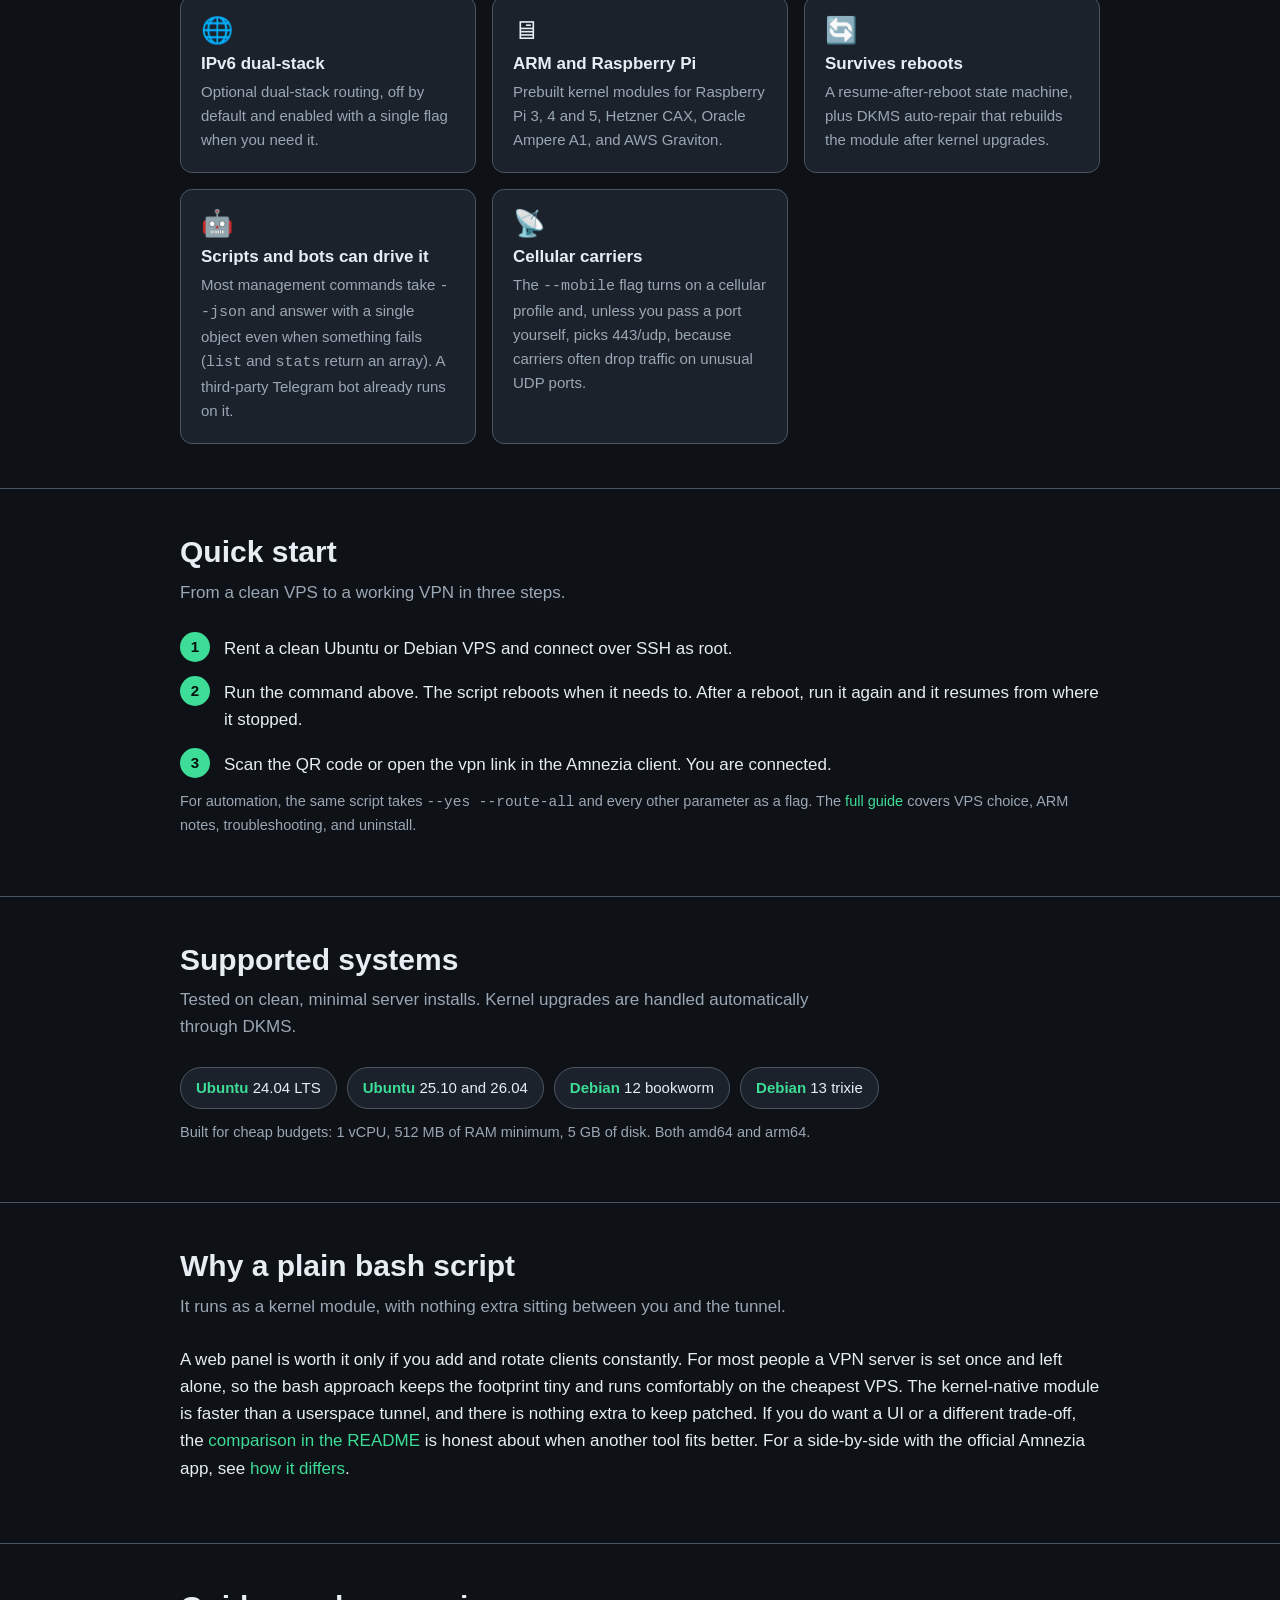
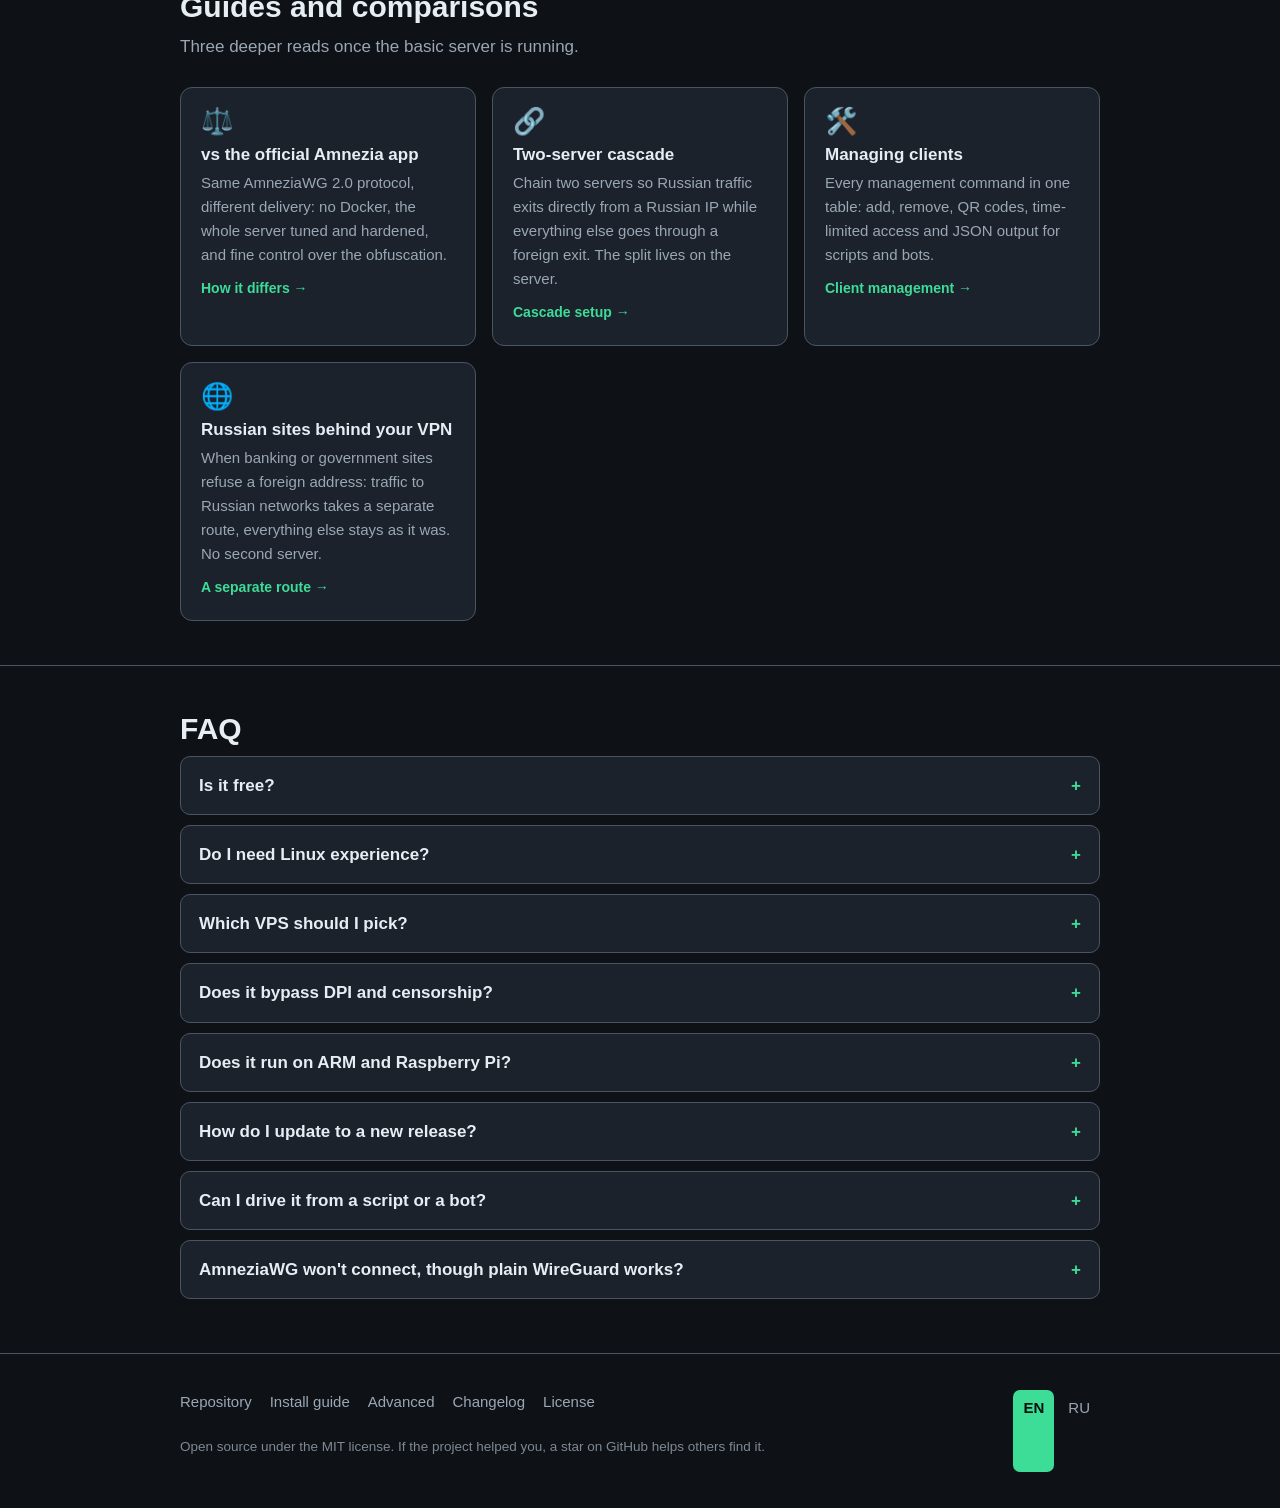
==== commit 10af8600: "site: pin the install command to v5.22.0" ====
--- a/index.html
+++ b/index.html
@@ -38,7 +38,7 @@
   "description": "One-command installer and management toolkit for a self-hosted AmneziaWG 2.0 VPN on Ubuntu and Debian servers.",
   "applicationCategory": "SecurityApplication",
   "operatingSystem": "Ubuntu 24.04, Ubuntu 25.10, Ubuntu 26.04, Debian 12, Debian 13",
-  "softwareVersion": "5.21.2",
+  "softwareVersion": "5.22.0",
   "license": "https://opensource.org/licenses/MIT",
   "codeRepository": "https://github.com/bivlked/amneziawg-installer",
   "url": "https://bivlked.github.io/amneziawg-installer/",
@@ -115,8 +115,8 @@
       <a class="btn" href="https://github.com/bivlked/amneziawg-installer">GitHub</a>
     </div>
     <div class="cmd">
-      <button class="copy-btn" type="button" aria-label="Copy install command" data-copy="wget -O install_amneziawg_en.sh https://raw.githubusercontent.com/bivlked/amneziawg-installer/v5.21.2/install_amneziawg_en.sh&#10;chmod +x install_amneziawg_en.sh&#10;sudo bash ./install_amneziawg_en.sh">Copy</button>
-      <pre><span class="prompt">$ </span>wget -O install_amneziawg_en.sh https://raw.githubusercontent.com/bivlked/amneziawg-installer/v5.21.2/install_amneziawg_en.sh
+      <button class="copy-btn" type="button" aria-label="Copy install command" data-copy="wget -O install_amneziawg_en.sh https://raw.githubusercontent.com/bivlked/amneziawg-installer/v5.22.0/install_amneziawg_en.sh&#10;chmod +x install_amneziawg_en.sh&#10;sudo bash ./install_amneziawg_en.sh">Copy</button>
+      <pre><span class="prompt">$ </span>wget -O install_amneziawg_en.sh https://raw.githubusercontent.com/bivlked/amneziawg-installer/v5.22.0/install_amneziawg_en.sh
 <span class="prompt">$ </span>chmod +x install_amneziawg_en.sh
 <span class="prompt">$ </span>sudo bash ./install_amneziawg_en.sh</pre>
     </div>
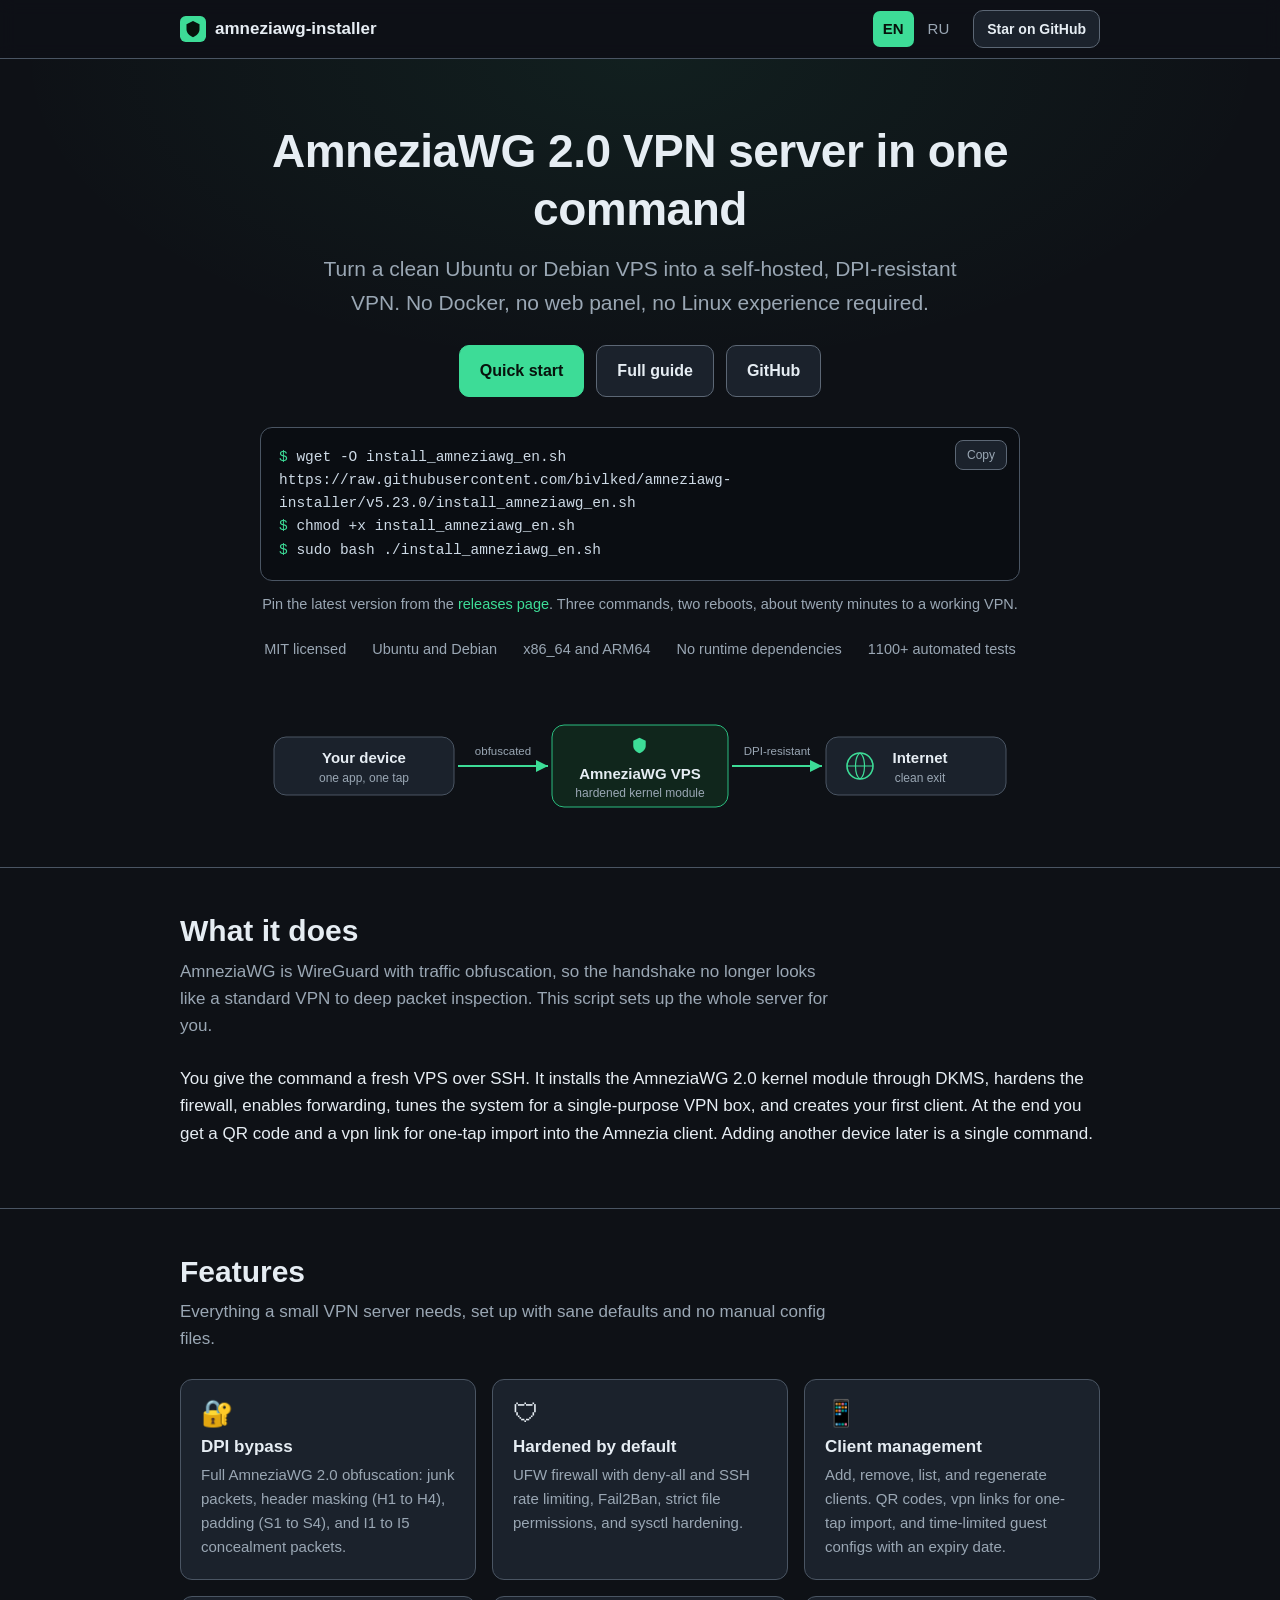
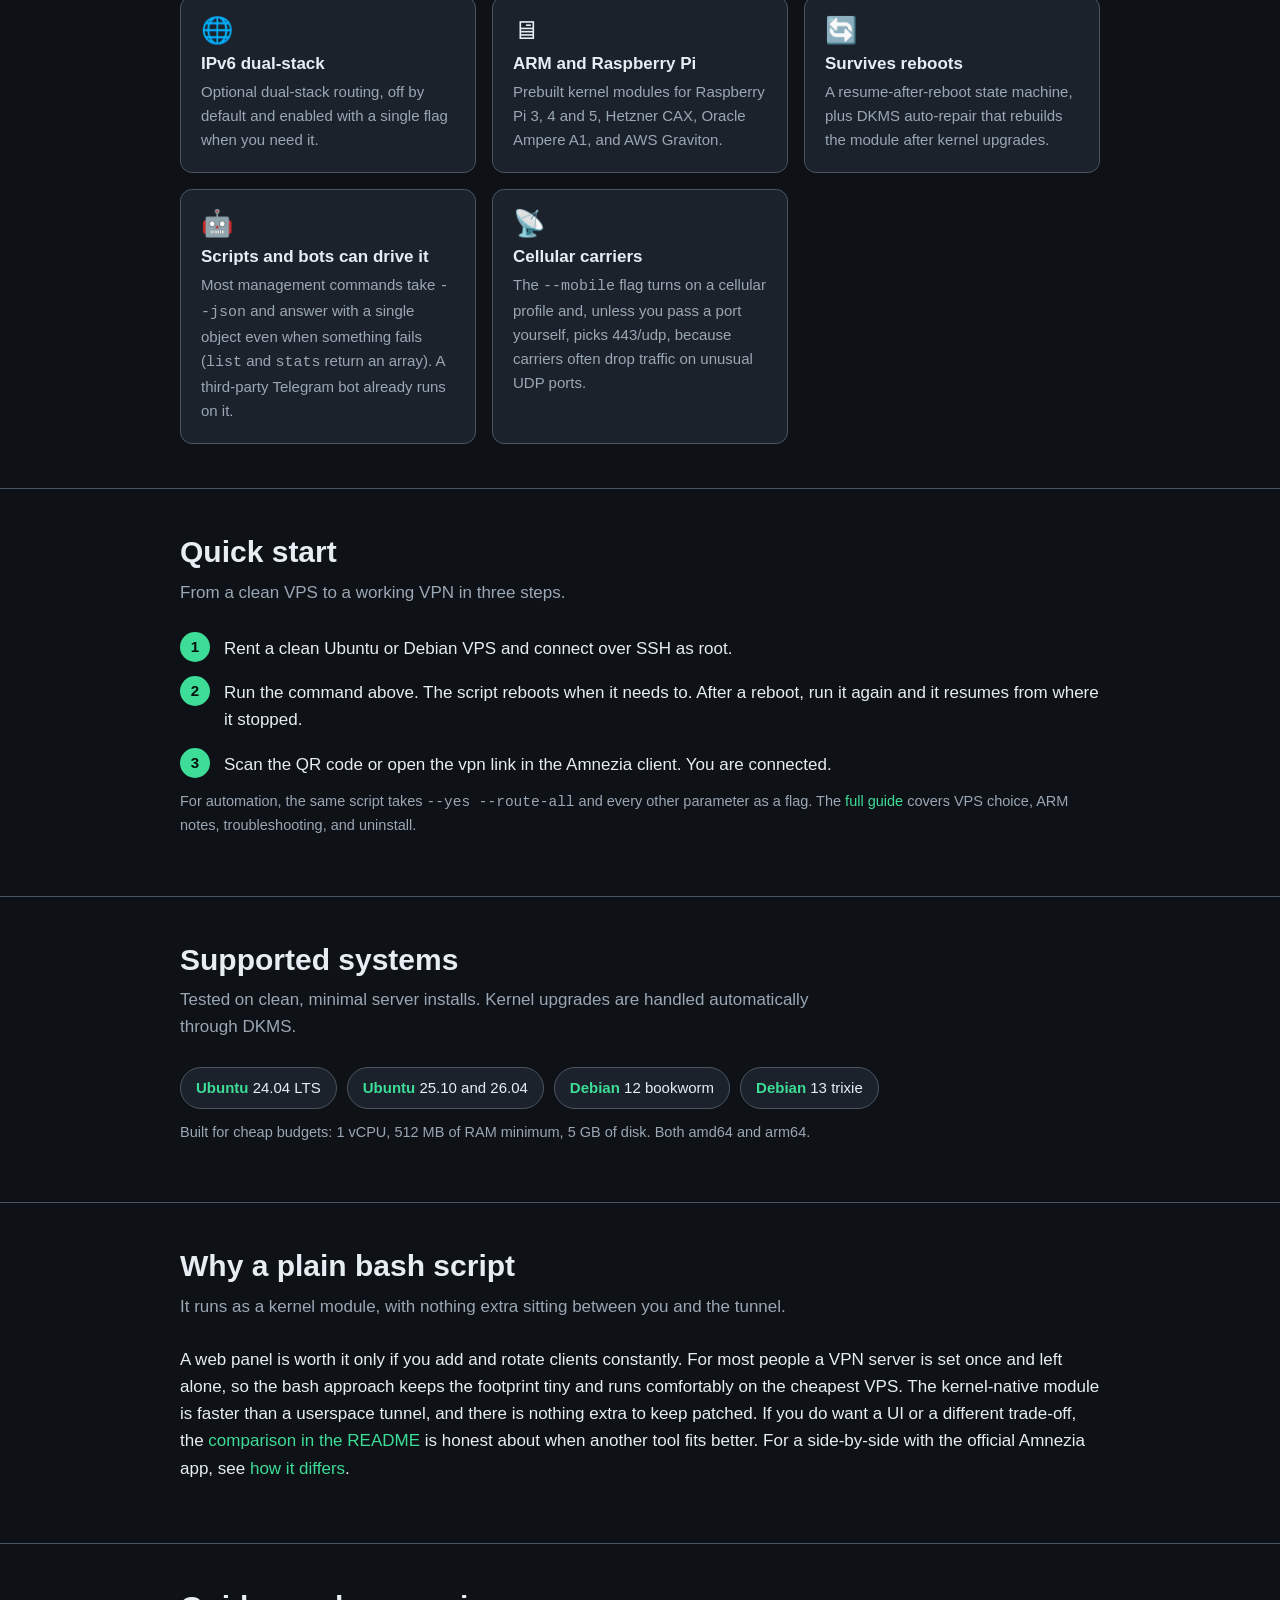
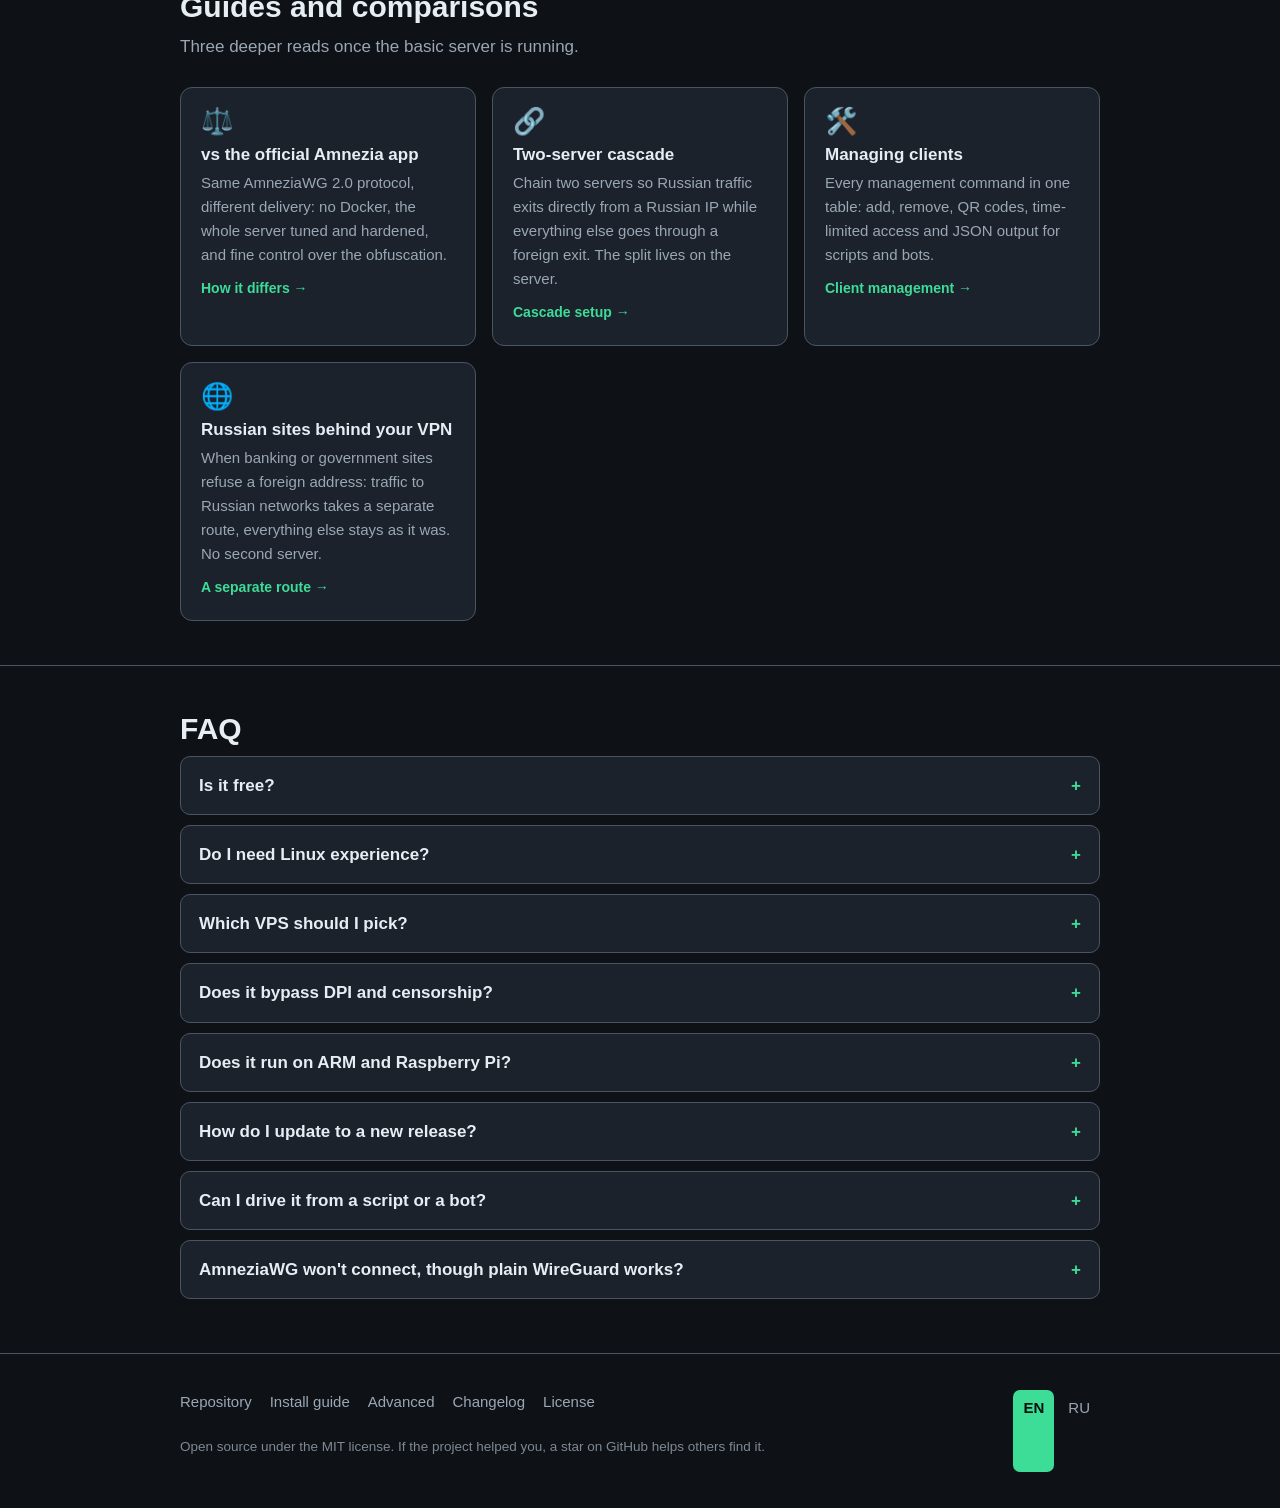
==== commit 7127d673: "site: bump install command pin to v5.23.0" ====
--- a/index.html
+++ b/index.html
@@ -38,7 +38,7 @@
   "description": "One-command installer and management toolkit for a self-hosted AmneziaWG 2.0 VPN on Ubuntu and Debian servers.",
   "applicationCategory": "SecurityApplication",
   "operatingSystem": "Ubuntu 24.04, Ubuntu 25.10, Ubuntu 26.04, Debian 12, Debian 13",
-  "softwareVersion": "5.22.0",
+  "softwareVersion": "5.23.0",
   "license": "https://opensource.org/licenses/MIT",
   "codeRepository": "https://github.com/bivlked/amneziawg-installer",
   "url": "https://bivlked.github.io/amneziawg-installer/",
@@ -115,8 +115,8 @@
       <a class="btn" href="https://github.com/bivlked/amneziawg-installer">GitHub</a>
     </div>
     <div class="cmd">
-      <button class="copy-btn" type="button" aria-label="Copy install command" data-copy="wget -O install_amneziawg_en.sh https://raw.githubusercontent.com/bivlked/amneziawg-installer/v5.22.0/install_amneziawg_en.sh&#10;chmod +x install_amneziawg_en.sh&#10;sudo bash ./install_amneziawg_en.sh">Copy</button>
-      <pre><span class="prompt">$ </span>wget -O install_amneziawg_en.sh https://raw.githubusercontent.com/bivlked/amneziawg-installer/v5.22.0/install_amneziawg_en.sh
+      <button class="copy-btn" type="button" aria-label="Copy install command" data-copy="wget -O install_amneziawg_en.sh https://raw.githubusercontent.com/bivlked/amneziawg-installer/v5.23.0/install_amneziawg_en.sh&#10;chmod +x install_amneziawg_en.sh&#10;sudo bash ./install_amneziawg_en.sh">Copy</button>
+      <pre><span class="prompt">$ </span>wget -O install_amneziawg_en.sh https://raw.githubusercontent.com/bivlked/amneziawg-installer/v5.23.0/install_amneziawg_en.sh
 <span class="prompt">$ </span>chmod +x install_amneziawg_en.sh
 <span class="prompt">$ </span>sudo bash ./install_amneziawg_en.sh</pre>
     </div>
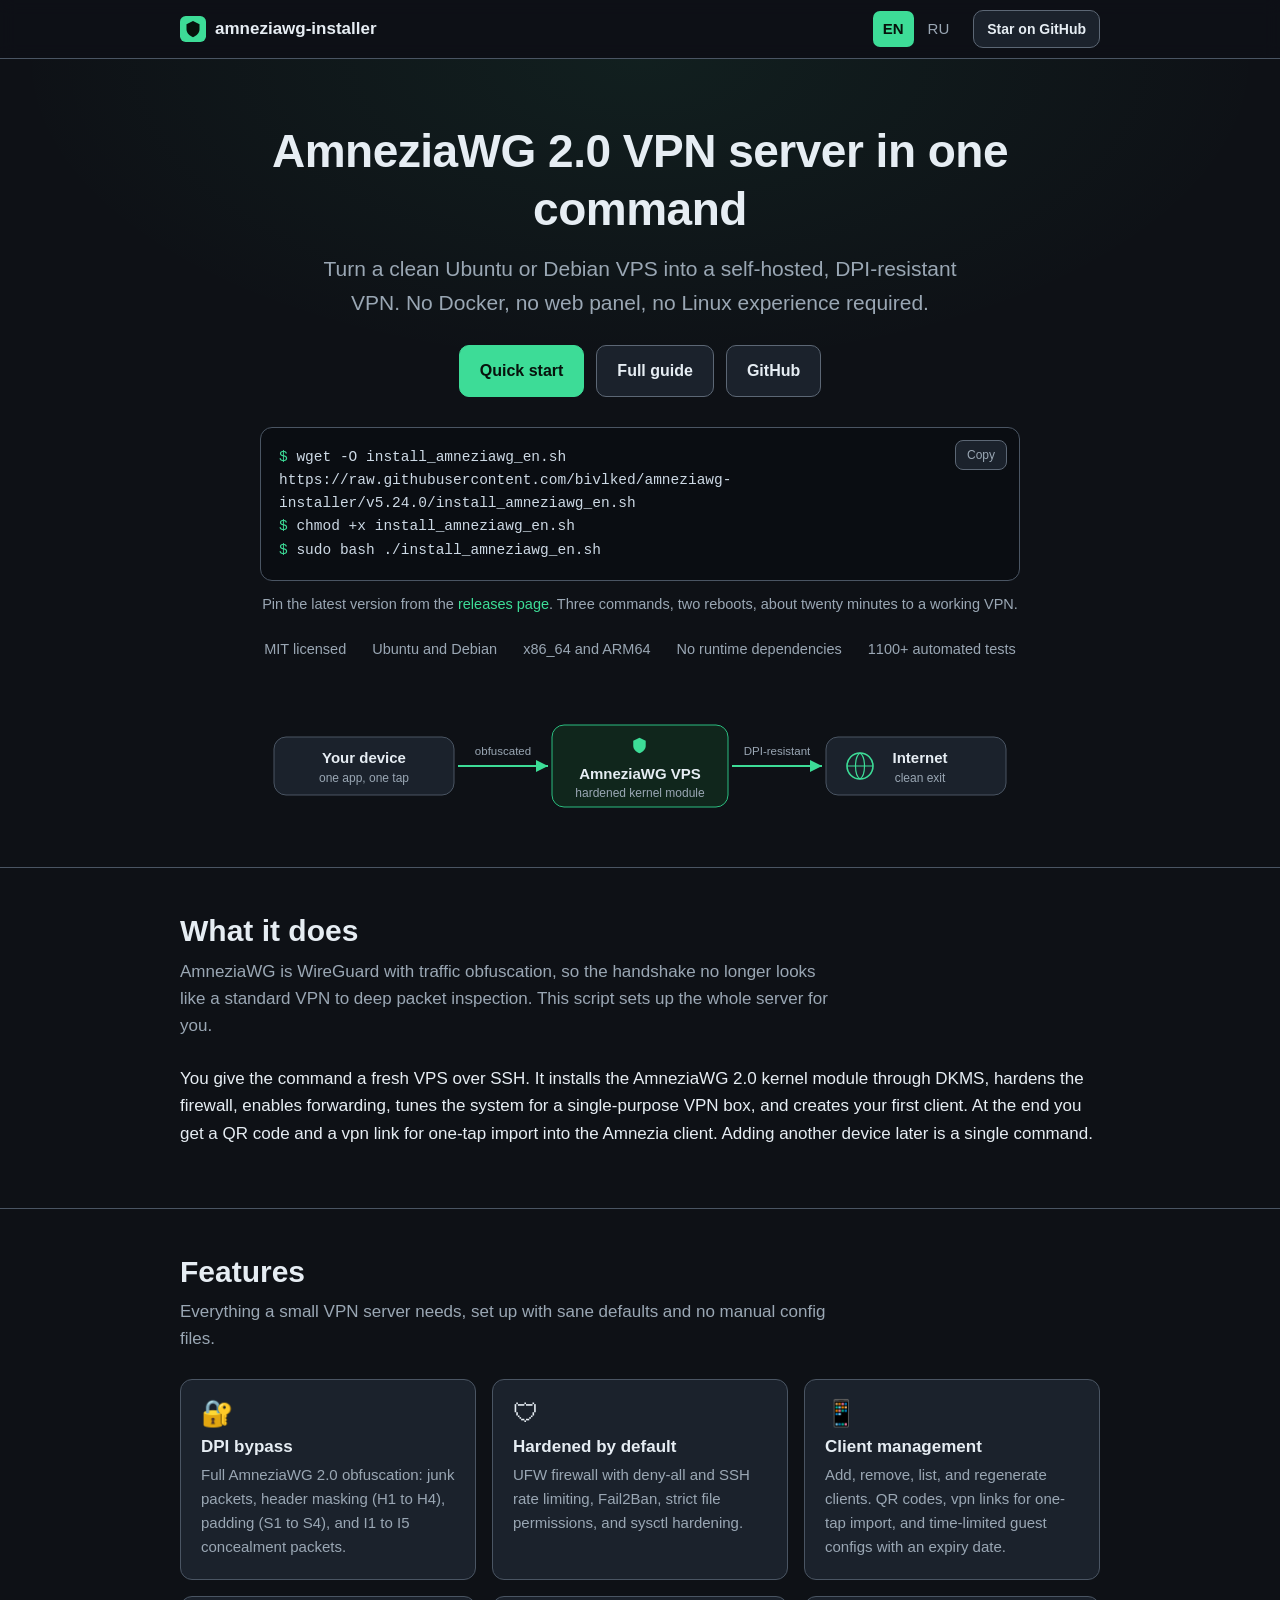
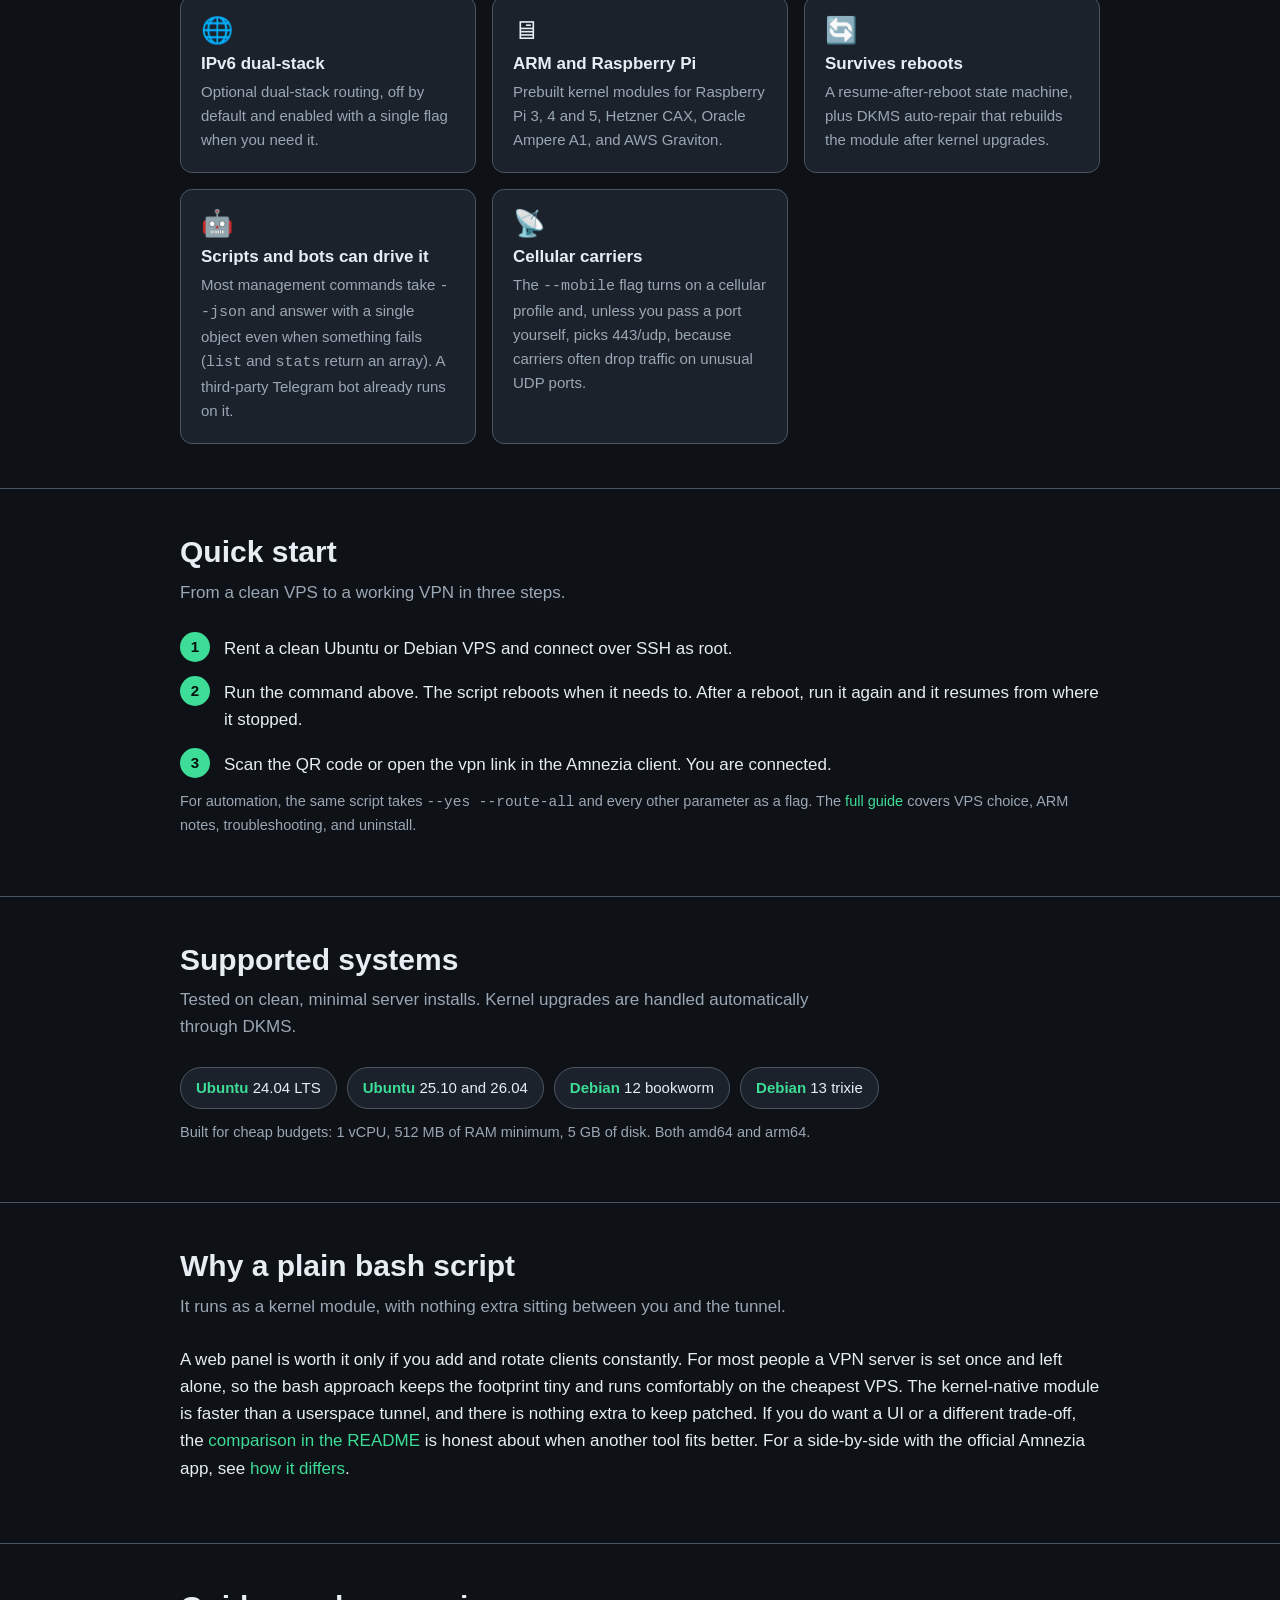
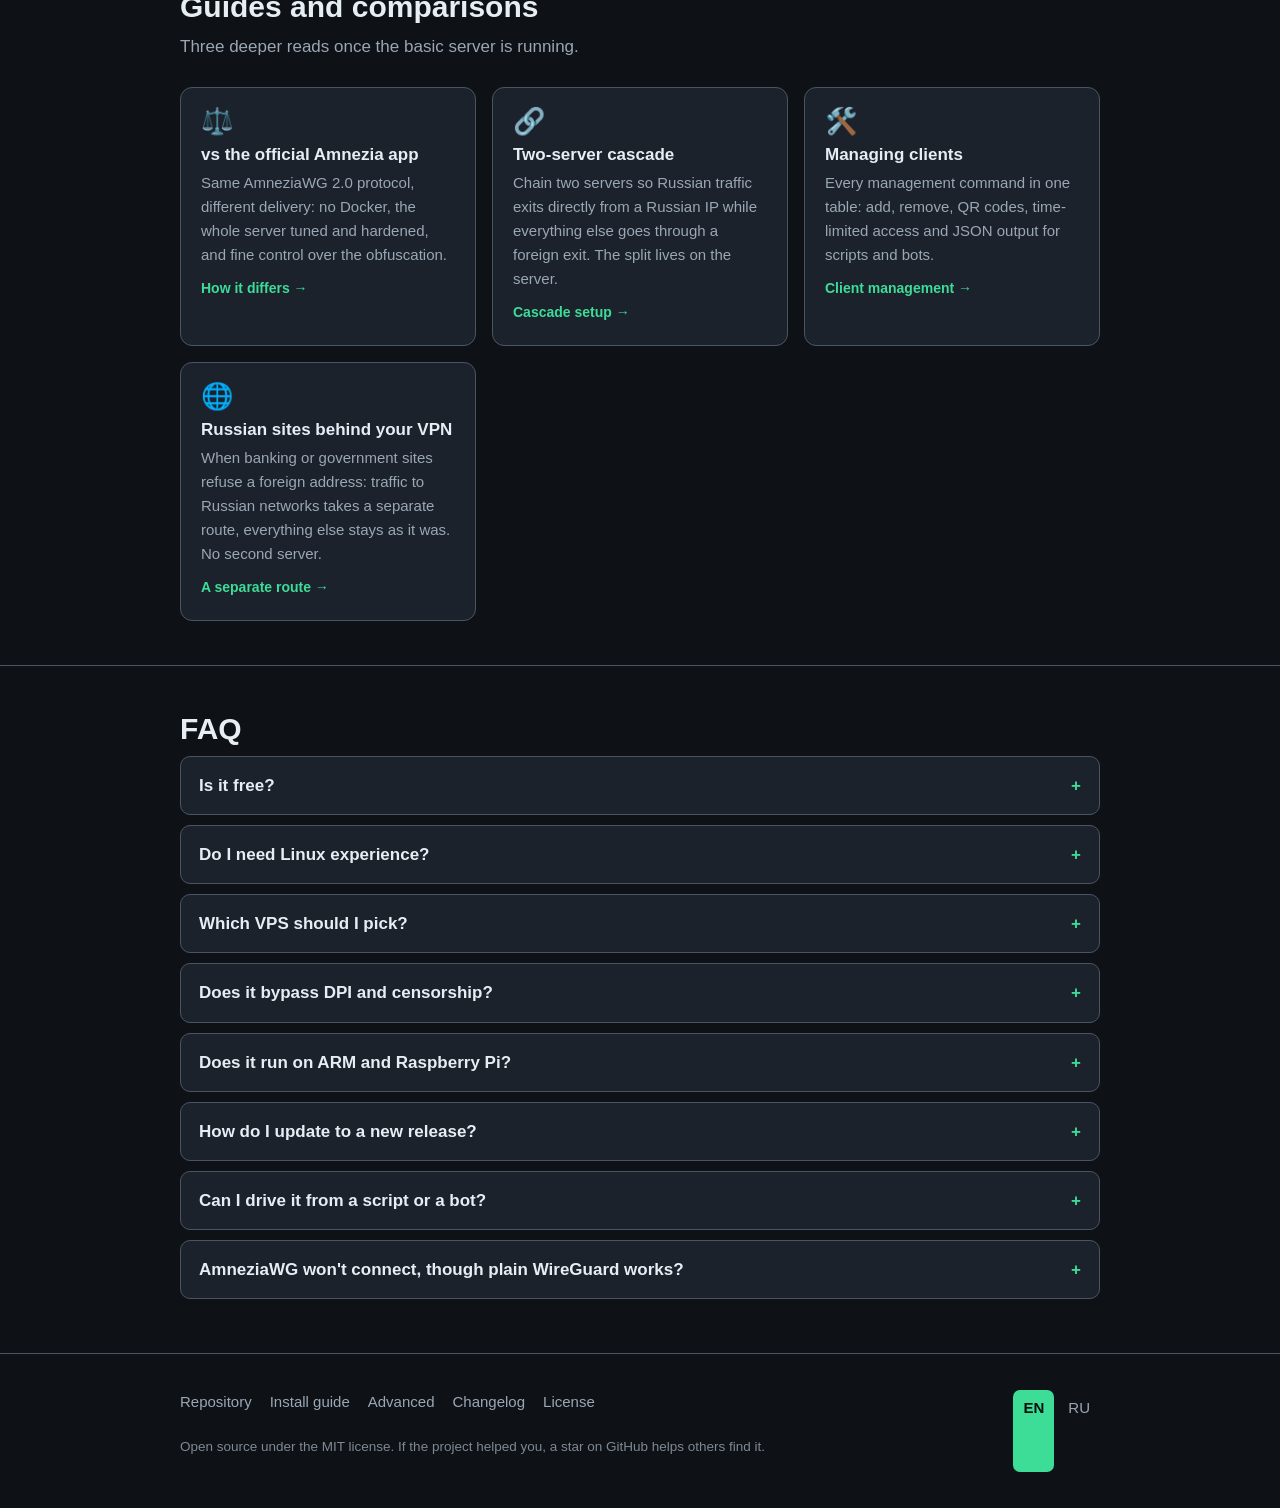
==== commit 00746082: "site: bump install command pin to v5.24.0" ====
--- a/index.html
+++ b/index.html
@@ -38,7 +38,7 @@
   "description": "One-command installer and management toolkit for a self-hosted AmneziaWG 2.0 VPN on Ubuntu and Debian servers.",
   "applicationCategory": "SecurityApplication",
   "operatingSystem": "Ubuntu 24.04, Ubuntu 25.10, Ubuntu 26.04, Debian 12, Debian 13",
-  "softwareVersion": "5.23.0",
+  "softwareVersion": "5.24.0",
   "license": "https://opensource.org/licenses/MIT",
   "codeRepository": "https://github.com/bivlked/amneziawg-installer",
   "url": "https://bivlked.github.io/amneziawg-installer/",
@@ -115,8 +115,8 @@
       <a class="btn" href="https://github.com/bivlked/amneziawg-installer">GitHub</a>
     </div>
     <div class="cmd">
-      <button class="copy-btn" type="button" aria-label="Copy install command" data-copy="wget -O install_amneziawg_en.sh https://raw.githubusercontent.com/bivlked/amneziawg-installer/v5.23.0/install_amneziawg_en.sh&#10;chmod +x install_amneziawg_en.sh&#10;sudo bash ./install_amneziawg_en.sh">Copy</button>
-      <pre><span class="prompt">$ </span>wget -O install_amneziawg_en.sh https://raw.githubusercontent.com/bivlked/amneziawg-installer/v5.23.0/install_amneziawg_en.sh
+      <button class="copy-btn" type="button" aria-label="Copy install command" data-copy="wget -O install_amneziawg_en.sh https://raw.githubusercontent.com/bivlked/amneziawg-installer/v5.24.0/install_amneziawg_en.sh&#10;chmod +x install_amneziawg_en.sh&#10;sudo bash ./install_amneziawg_en.sh">Copy</button>
+      <pre><span class="prompt">$ </span>wget -O install_amneziawg_en.sh https://raw.githubusercontent.com/bivlked/amneziawg-installer/v5.24.0/install_amneziawg_en.sh
 <span class="prompt">$ </span>chmod +x install_amneziawg_en.sh
 <span class="prompt">$ </span>sudo bash ./install_amneziawg_en.sh</pre>
     </div>
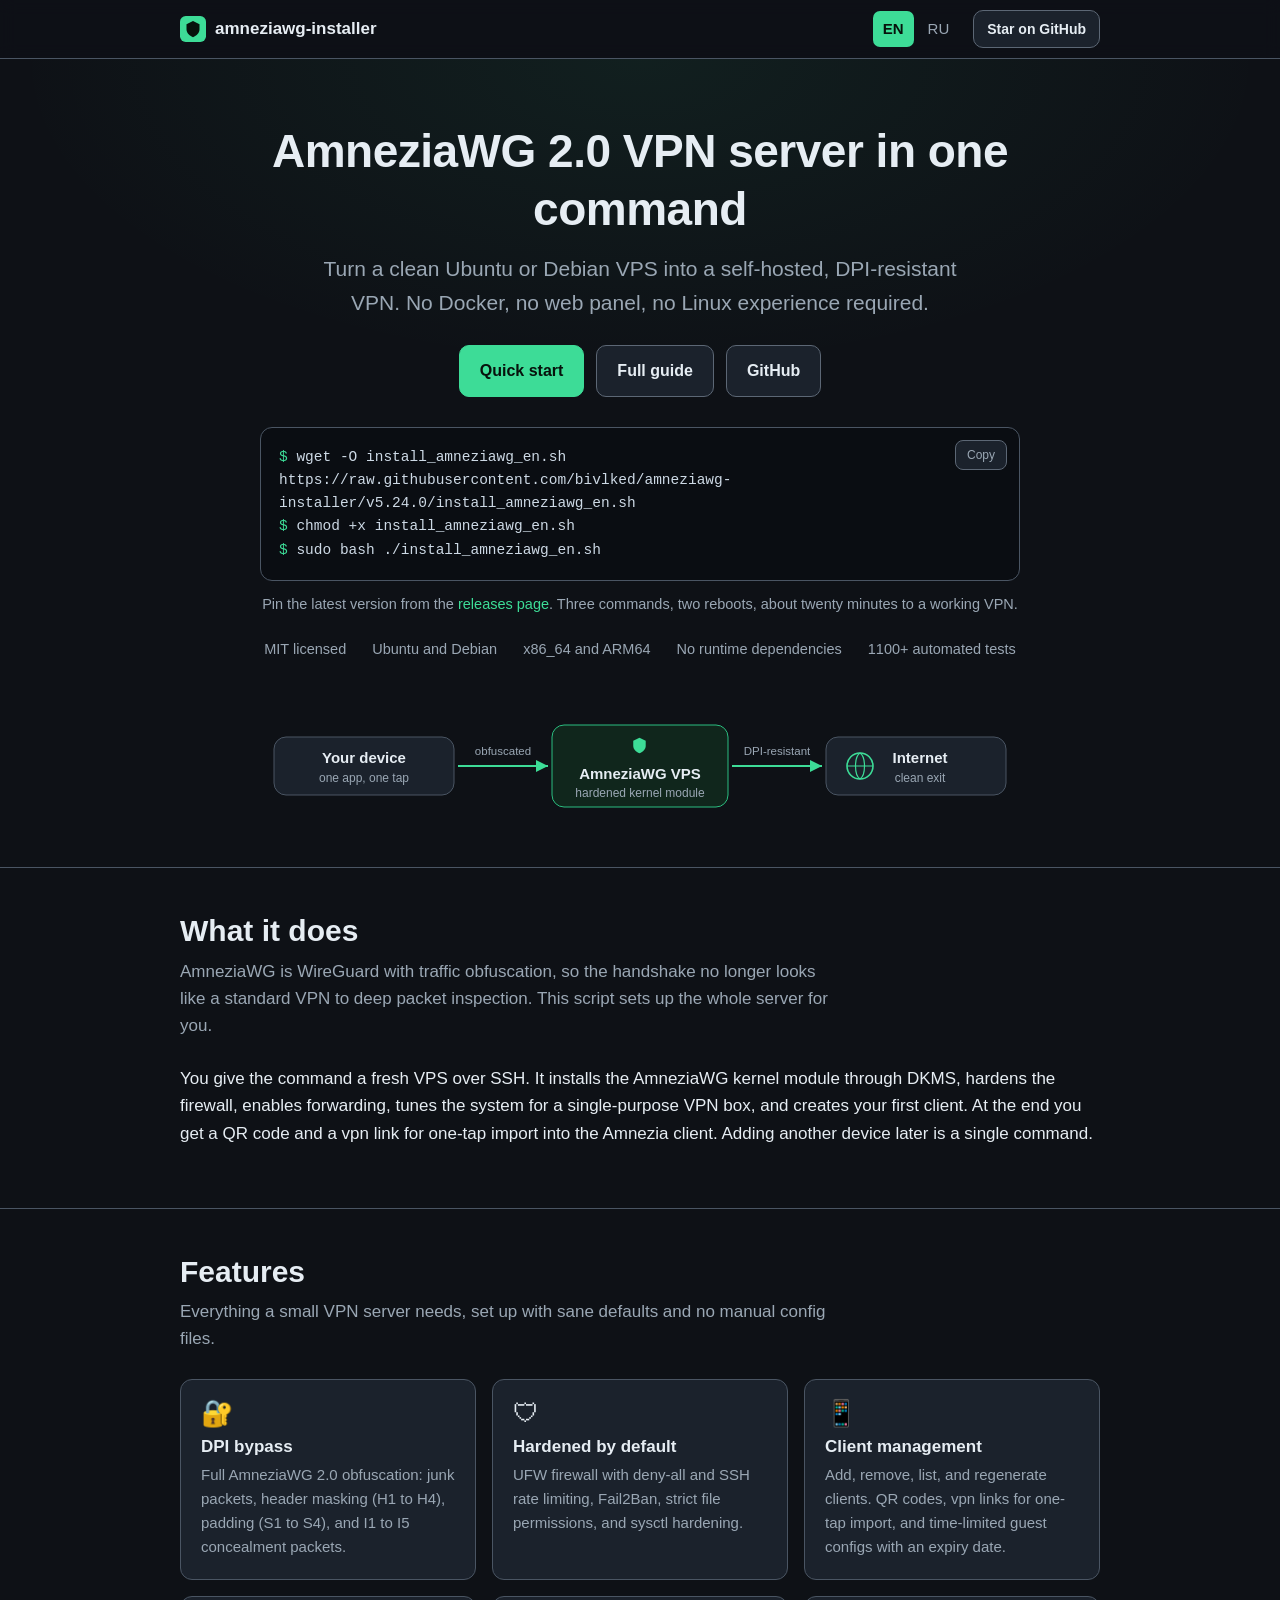
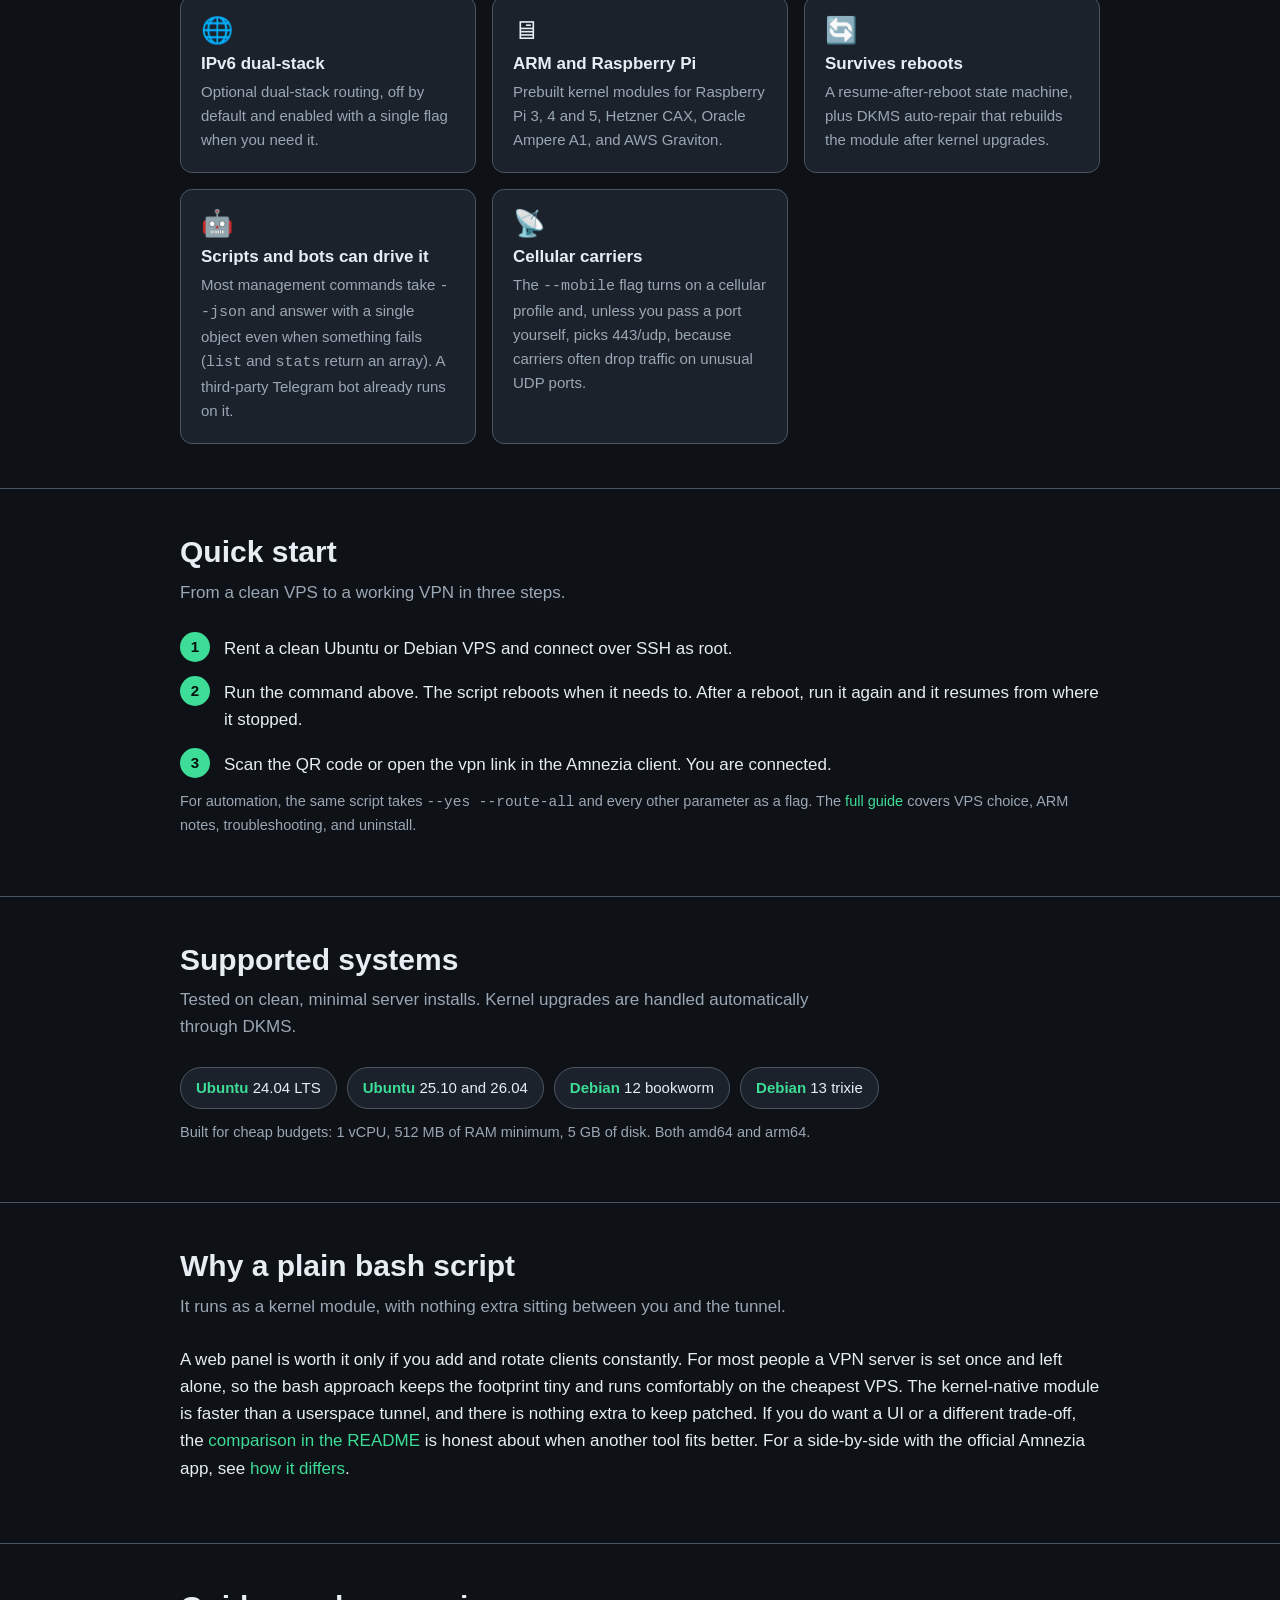
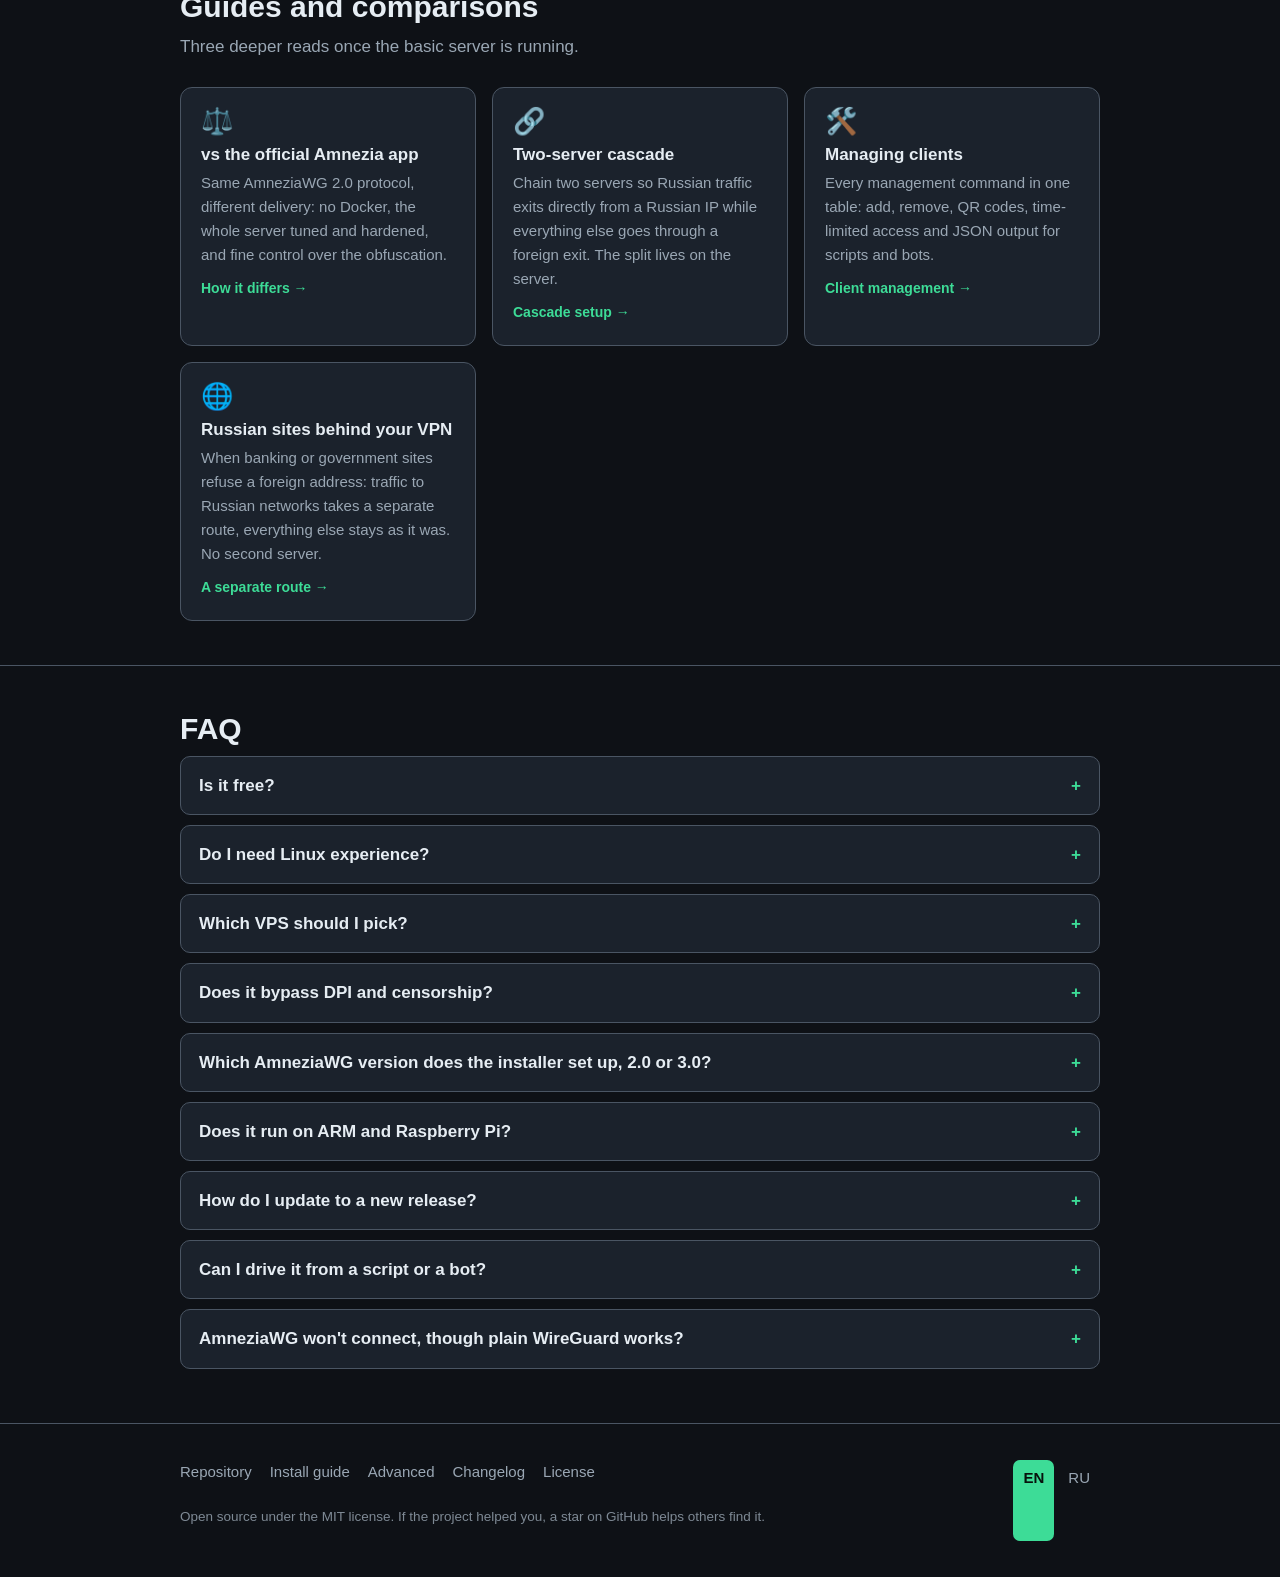
==== commit ce9b3d6d: "site: stop claiming the installer sets up AmneziaWG 2.0 On x86 with kernel 6.7 or newer the module c" ====
--- a/index.html
+++ b/index.html
@@ -4,26 +4,26 @@
 <meta charset="utf-8">
 <meta name="viewport" content="width=device-width, initial-scale=1">
 <title>AmneziaWG 2.0 VPN Installer for Ubuntu and Debian VPS</title>
-<meta name="description" content="One command turns your own Ubuntu or Debian VPS into an AmneziaWG 2.0 VPN server. About twenty minutes, then a QR code for your phone. DPI bypass, hardened firewall, MIT licensed.">
+<meta name="description" content="One command turns your own Ubuntu or Debian VPS into an AmneziaWG 2.0 / 3.0 VPN server. About twenty minutes, then a QR code for your phone. DPI bypass, hardened firewall, MIT licensed.">
 <link rel="canonical" href="https://bivlked.github.io/amneziawg-installer/">
 <link rel="alternate" hreflang="en" href="https://bivlked.github.io/amneziawg-installer/">
 <link rel="alternate" hreflang="ru" href="https://bivlked.github.io/amneziawg-installer/ru/">
 <link rel="alternate" hreflang="x-default" href="https://bivlked.github.io/amneziawg-installer/">
 <meta property="og:type" content="website">
 <meta property="og:title" content="AmneziaWG 2.0 VPN Installer for Ubuntu and Debian VPS">
-<meta property="og:description" content="One command turns a clean Ubuntu or Debian VPS into a DPI-resistant AmneziaWG 2.0 VPN server. Open source, MIT licensed.">
+<meta property="og:description" content="One command turns a clean Ubuntu or Debian VPS into a DPI-resistant AmneziaWG 2.0 / 3.0 VPN server. Open source, MIT licensed.">
 <meta property="og:url" content="https://bivlked.github.io/amneziawg-installer/">
 <meta property="og:site_name" content="amneziawg-installer">
 <meta property="og:image" content="https://bivlked.github.io/amneziawg-installer/assets/og.png">
 <meta property="og:image:width" content="1200">
 <meta property="og:image:height" content="630">
-<meta property="og:image:alt" content="amneziawg-installer - AmneziaWG 2.0 VPN server in one command">
+<meta property="og:image:alt" content="amneziawg-installer - AmneziaWG 2.0 / 3.0 VPN server in one command">
 <meta property="og:locale" content="en_US">
 <meta property="og:locale:alternate" content="ru_RU">
 <meta name="twitter:card" content="summary_large_image">
 <meta name="twitter:image" content="https://bivlked.github.io/amneziawg-installer/assets/og.png">
 <meta name="twitter:title" content="AmneziaWG 2.0 VPN Installer for Ubuntu and Debian VPS">
-<meta name="twitter:description" content="One command turns a clean Ubuntu or Debian VPS into a DPI-resistant AmneziaWG 2.0 VPN server. Open source, MIT licensed.">
+<meta name="twitter:description" content="One command turns a clean Ubuntu or Debian VPS into a DPI-resistant AmneziaWG 2.0 / 3.0 VPN server. Open source, MIT licensed.">
 <meta name="google-site-verification" content="3E6FtjgNbCI2T4Ho99Hl--kZt4UFRLLwphMFXHerhmE">
 <meta name="theme-color" content="#0e1116">
 <meta name="color-scheme" content="dark">
@@ -35,7 +35,7 @@
   "@context": "https://schema.org",
   "@type": "SoftwareApplication",
   "name": "amneziawg-installer",
-  "description": "One-command installer and management toolkit for a self-hosted AmneziaWG 2.0 VPN on Ubuntu and Debian servers.",
+  "description": "One-command installer and management toolkit for a self-hosted AmneziaWG 2.0 / 3.0 VPN on Ubuntu and Debian servers.",
   "applicationCategory": "SecurityApplication",
   "operatingSystem": "Ubuntu 24.04, Ubuntu 25.10, Ubuntu 26.04, Debian 12, Debian 13",
   "softwareVersion": "5.24.0",
@@ -79,6 +79,7 @@
     { "@type": "Question", "name": "Do I need Linux experience?", "acceptedAnswer": { "@type": "Answer", "text": "No. You copy one command into an SSH session on a clean VPS. The script handles the kernel module, firewall, forwarding, and the first client, then prints a QR code and a vpn link." } },
     { "@type": "Question", "name": "Which VPS should I pick?", "acceptedAnswer": { "@type": "Answer", "text": "A clean Ubuntu or Debian VPS with 1 vCPU and at least 512 MB of RAM. It is meant for a dedicated VPS, not a home router or shared hosting." } },
     { "@type": "Question", "name": "Does it bypass DPI and censorship?", "acceptedAnswer": { "@type": "Answer", "text": "AmneziaWG 2.0 adds obfuscation on top of WireGuard to resist the deep packet inspection used in Russia, Iran, China, and on school or corporate networks. No method is guaranteed against every operator, but the protocol gives you the obfuscation settings that get through today." } },
+    { "@type": "Question", "name": "Which AmneziaWG version does the installer set up, 2.0 or 3.0?", "acceptedAnswer": { "@type": "Answer", "text": "It depends on the host. On x86 with kernel 6.7 or newer the module comes from the official PPA, which has been on the 3.0 line since the end of July, and that covers most current VPS hosts. Debian 12 and the ARM servers we ship a prebuilt module for get the proven 2.0 module: the 3.0 line is not validated there yet, so we keep 2.0 on purpose. Either way the generated configs use the 2.0 obfuscation set (H1-H4, S1-S4, I1-I5) and none of the new 3.0 features are enabled yet, so both 2.0 and 3.0 clients connect without edits." } },
     { "@type": "Question", "name": "Does it run on ARM and Raspberry Pi?", "acceptedAnswer": { "@type": "Answer", "text": "Yes. Prebuilt ARM64 modules cover Raspberry Pi 3, 4 and 5, Hetzner CAX, Oracle Ampere A1, and AWS Graviton. The same command picks the right one." } },
     { "@type": "Question", "name": "How do I update to a new release?", "acceptedAnswer": { "@type": "Answer", "text": "Download the new release script on the same server and run it with the --force flag. Server keys, clients, and obfuscation settings survive the reinstall. After kernel updates the DKMS module rebuilds automatically on the next boot." } },
     { "@type": "Question", "name": "Can I drive it from a script or a bot?", "acceptedAnswer": { "@type": "Answer", "text": "Yes. Most management commands take --json and answer with a single JSON object even when the command failed, so the reply is always parseable. The exceptions: list and stats return an array, and show and diagnose do not take the flag. New fields show up over time; existing ones do not get renamed. For unattended runs there is --yes, and with AWG_STRICT_CONFIRM=1 a command like removing a client refuses to run when --yes is missing instead of quietly agreeing. A third-party Telegram bot, awgram, already runs on this interface." } },
@@ -157,7 +158,7 @@
   <div class="wrap">
     <h2>What it does</h2>
     <p class="sub">AmneziaWG is WireGuard with traffic obfuscation, so the handshake no longer looks like a standard VPN to deep packet inspection. This script sets up the whole server for you.</p>
-    <p>You give the command a fresh VPS over SSH. It installs the AmneziaWG 2.0 kernel module through DKMS, hardens the firewall, enables forwarding, tunes the system for a single-purpose VPN box, and creates your first client. At the end you get a QR code and a vpn link for one-tap import into the Amnezia client. Adding another device later is a single command.</p>
+    <p>You give the command a fresh VPS over SSH. It installs the AmneziaWG kernel module through DKMS, hardens the firewall, enables forwarding, tunes the system for a single-purpose VPN box, and creates your first client. At the end you get a QR code and a vpn link for one-tap import into the Amnezia client. Adding another device later is a single command.</p>
   </div>
 </section>
 
@@ -254,6 +255,7 @@
       <details><summary>Do I need Linux experience?</summary><div class="answer">No. You copy one command into an SSH session on a clean VPS. The script handles the kernel module, firewall, forwarding, and the first client, then prints a QR code and a vpn link.</div></details>
       <details><summary>Which VPS should I pick?</summary><div class="answer">A clean Ubuntu or Debian VPS with 1 vCPU and at least 512 MB of RAM. It is meant for a dedicated VPS, not a home router or shared hosting.</div></details>
       <details><summary>Does it bypass DPI and censorship?</summary><div class="answer">AmneziaWG 2.0 adds obfuscation on top of WireGuard to resist the deep packet inspection used in Russia, Iran, China, and on school or corporate networks. No method is guaranteed against every operator, but the protocol gives you the obfuscation settings that get through today.</div></details>
+      <details><summary>Which AmneziaWG version does the installer set up, 2.0 or 3.0?</summary><div class="answer">It depends on the host. On x86 with kernel 6.7 or newer the module comes from the official PPA, which has been on the 3.0 line since the end of July, and that covers most current VPS hosts. Debian 12 and the ARM servers we ship a prebuilt module for get the proven 2.0 module: the 3.0 line is not validated there yet, so we keep 2.0 on purpose. Either way the generated configs use the 2.0 obfuscation set (H1-H4, S1-S4, I1-I5) and none of the new 3.0 features are enabled yet, so both 2.0 and 3.0 clients connect without edits.</div></details>
       <details><summary>Does it run on ARM and Raspberry Pi?</summary><div class="answer">Yes. Prebuilt ARM64 modules cover Raspberry Pi 3, 4 and 5, Hetzner CAX, Oracle Ampere A1, and AWS Graviton. The same command picks the right one.</div></details>
       <details><summary>How do I update to a new release?</summary><div class="answer">Download the new release script on the same server and run it with the <code>--force</code> flag. Server keys, clients, and obfuscation settings survive the reinstall. After kernel updates the DKMS module rebuilds automatically on the next boot.</div></details>
       <details><summary>Can I drive it from a script or a bot?</summary><div class="answer">Yes. Most management commands take <code>--json</code> and answer with a single JSON object even when the command failed, so the reply is always parseable. The exceptions: <code>list</code> and <code>stats</code> return an array, and <code>show</code> and <code>diagnose</code> do not take the flag. New fields show up over time; existing ones do not get renamed. For unattended runs there is <code>--yes</code>, and with <code>AWG_STRICT_CONFIRM=1</code> a command like removing a client refuses to run when <code>--yes</code> is missing instead of quietly agreeing. A third-party Telegram bot, <a href="https://github.com/ekuraev/awgram">awgram</a>, already runs on this interface.</div></details>
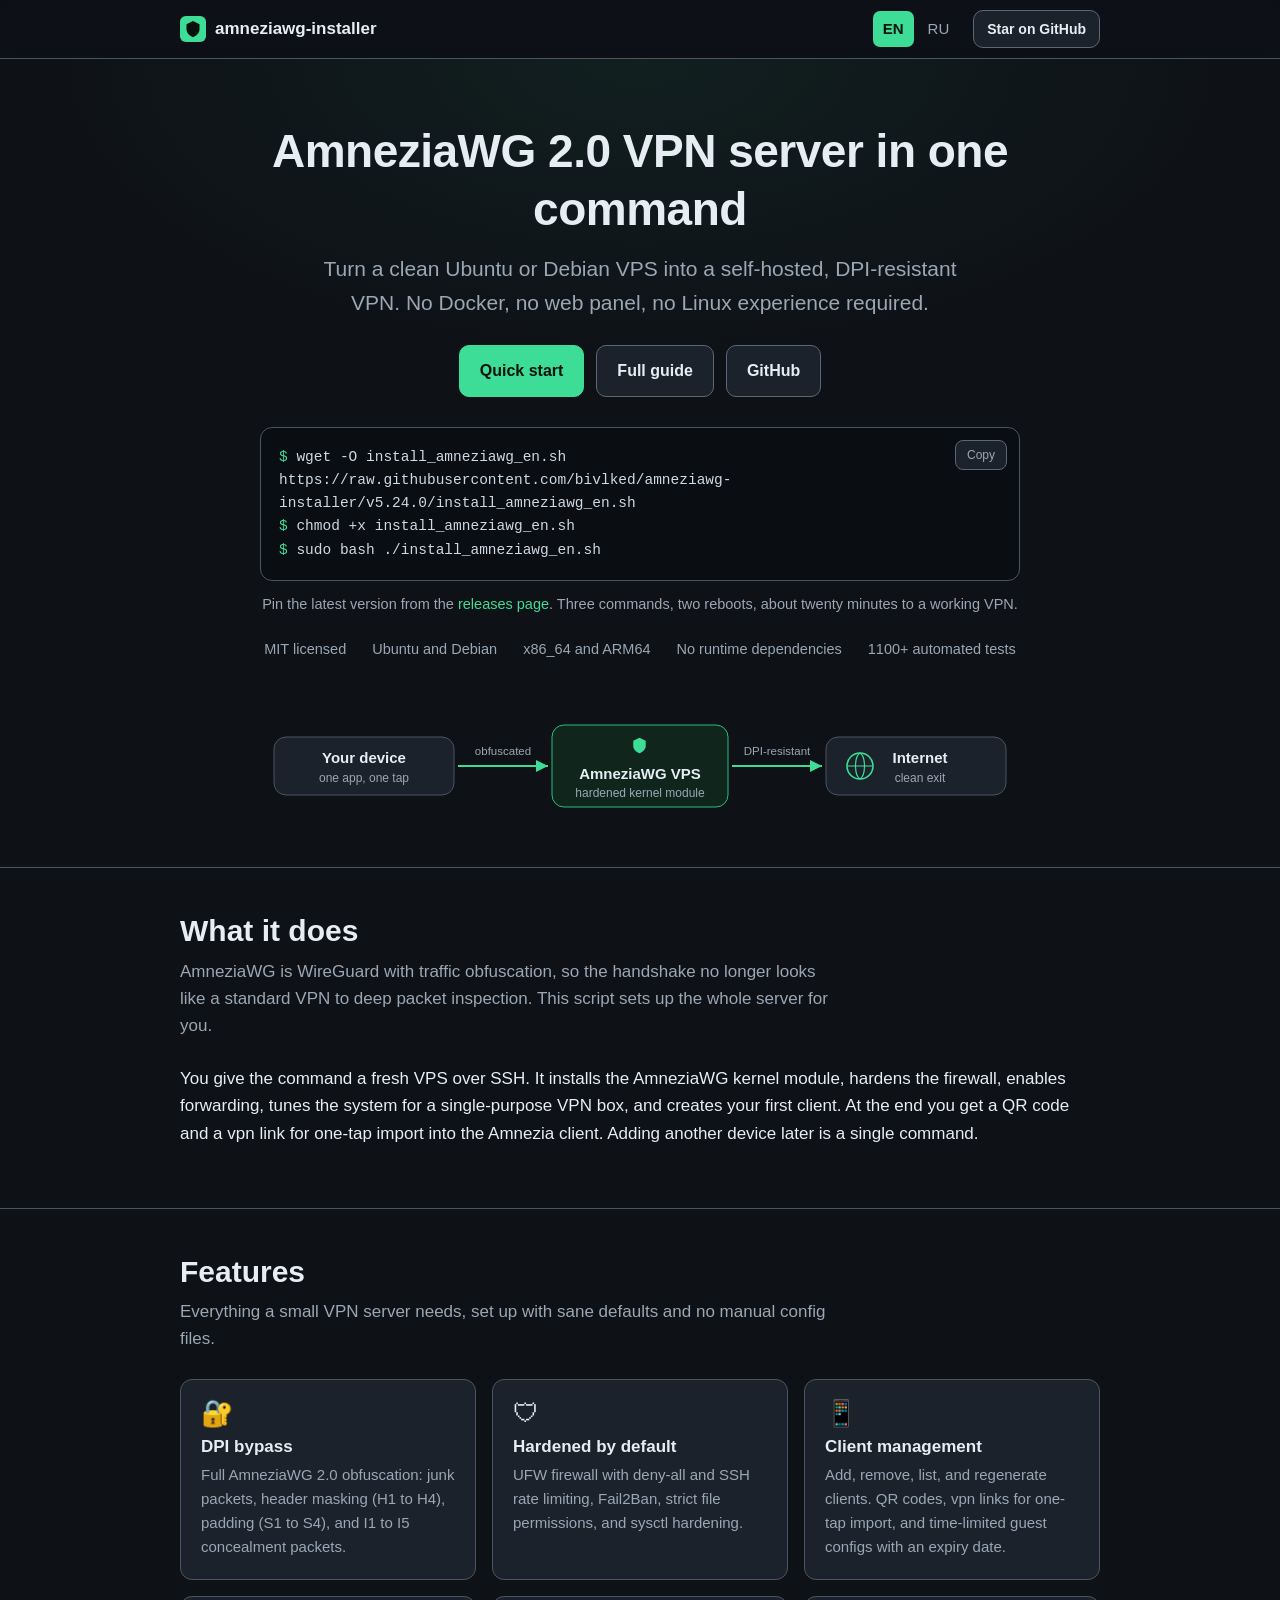
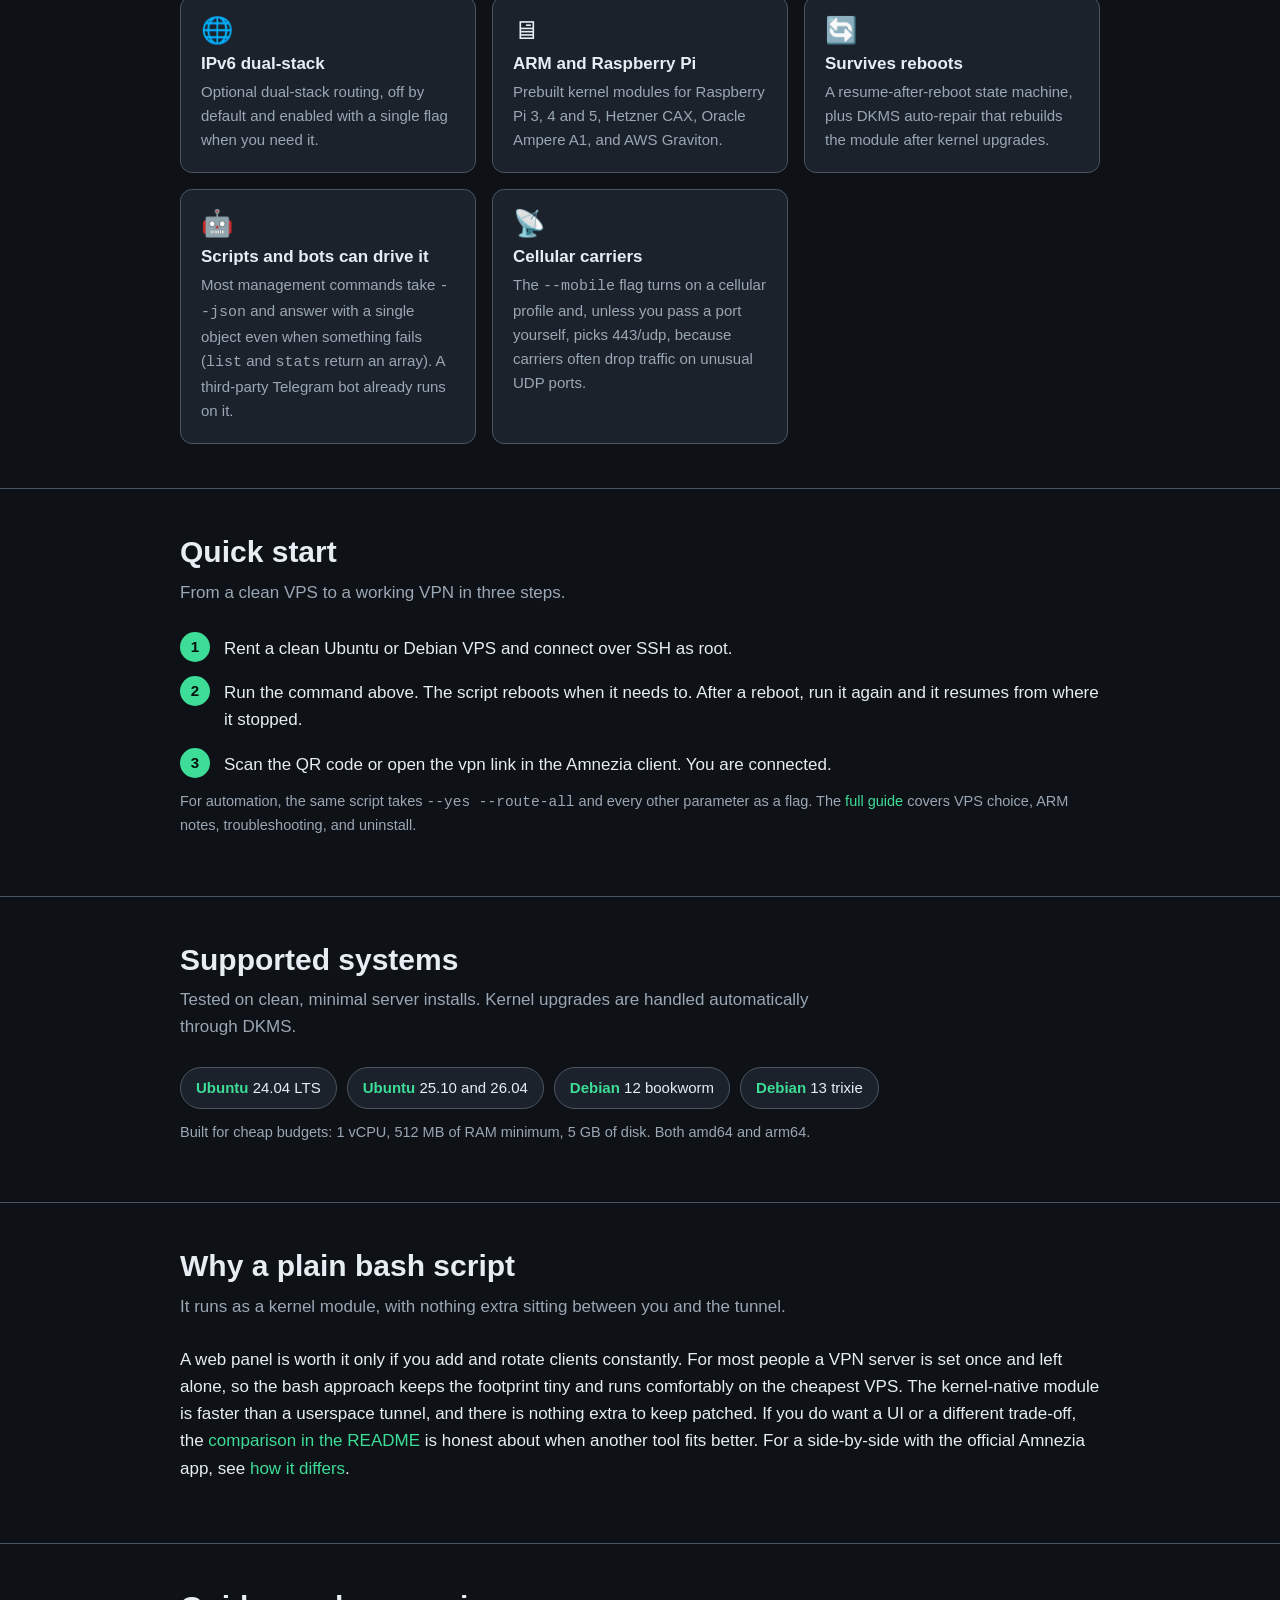
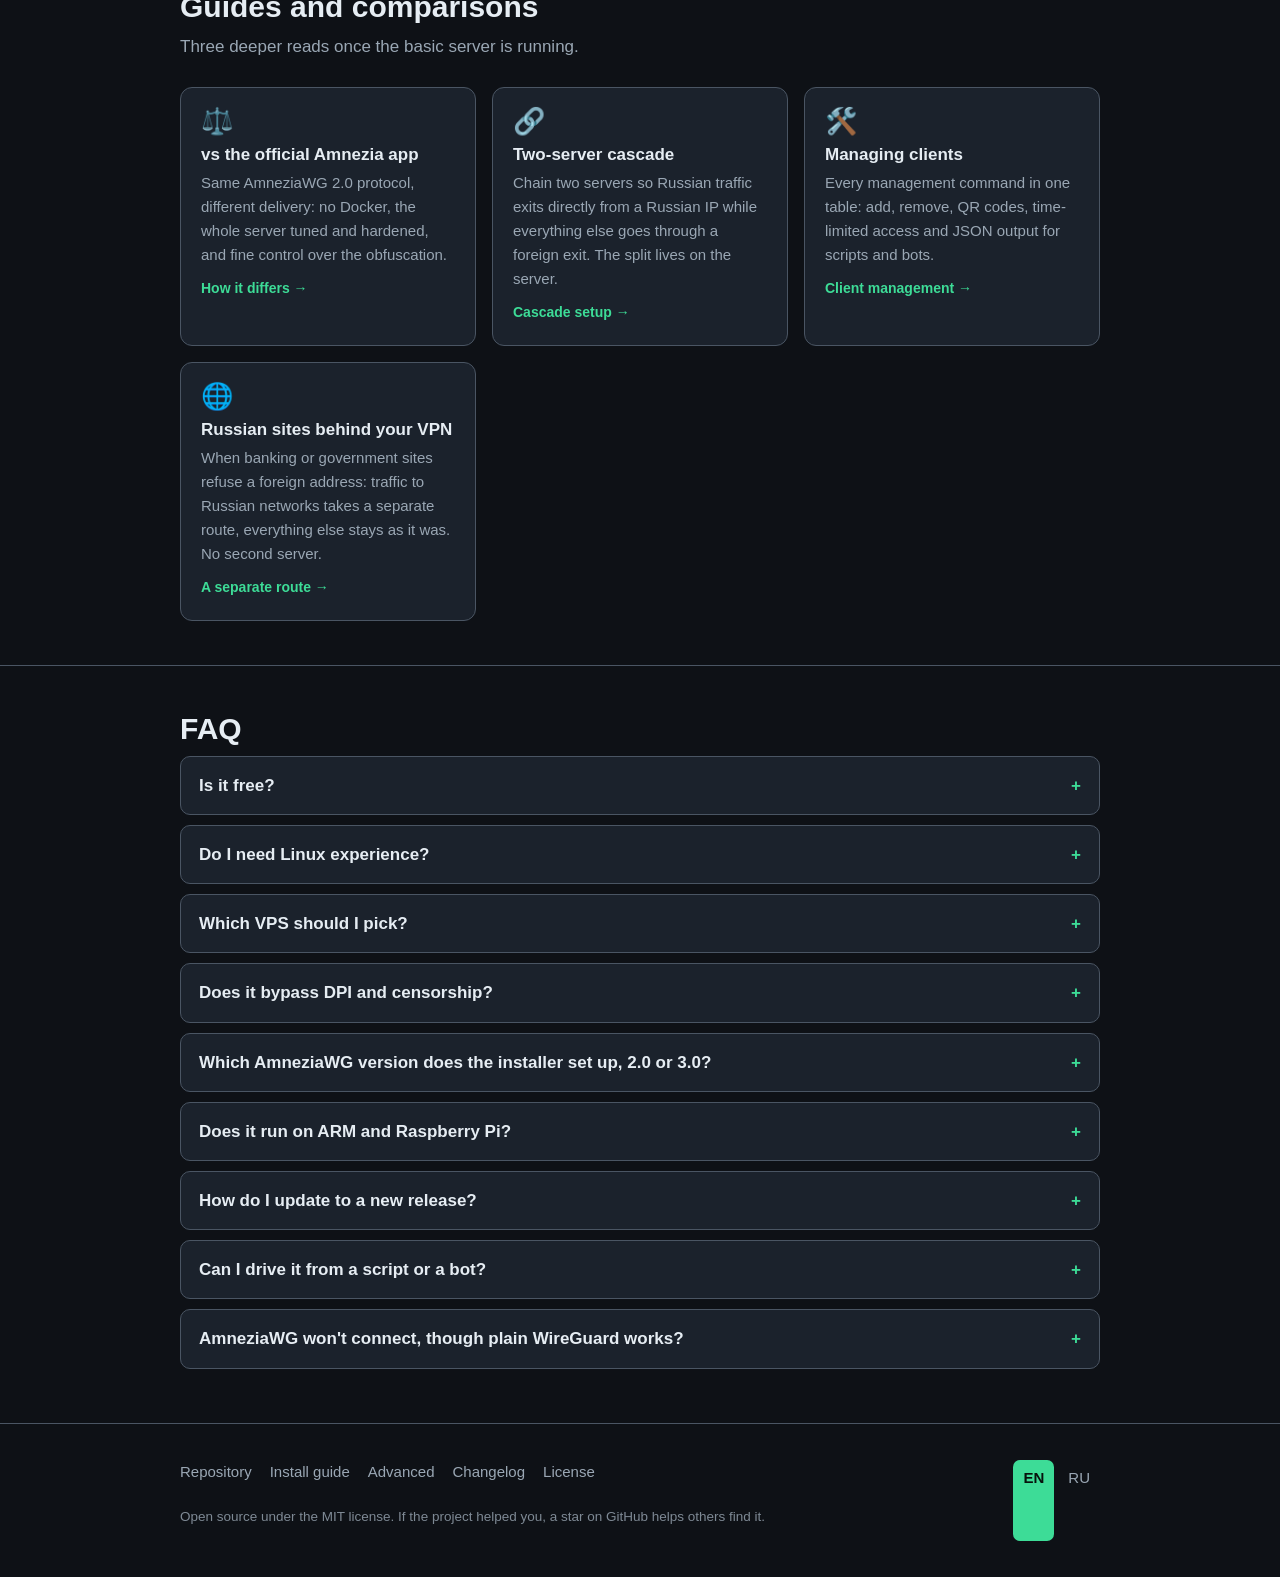
==== commit ad4ffa0e: "site: make the module-line answer survive a hostile reader An adversarial pass over the FAQ entry ad" ====
--- a/index.html
+++ b/index.html
@@ -79,7 +79,7 @@
     { "@type": "Question", "name": "Do I need Linux experience?", "acceptedAnswer": { "@type": "Answer", "text": "No. You copy one command into an SSH session on a clean VPS. The script handles the kernel module, firewall, forwarding, and the first client, then prints a QR code and a vpn link." } },
     { "@type": "Question", "name": "Which VPS should I pick?", "acceptedAnswer": { "@type": "Answer", "text": "A clean Ubuntu or Debian VPS with 1 vCPU and at least 512 MB of RAM. It is meant for a dedicated VPS, not a home router or shared hosting." } },
     { "@type": "Question", "name": "Does it bypass DPI and censorship?", "acceptedAnswer": { "@type": "Answer", "text": "AmneziaWG 2.0 adds obfuscation on top of WireGuard to resist the deep packet inspection used in Russia, Iran, China, and on school or corporate networks. No method is guaranteed against every operator, but the protocol gives you the obfuscation settings that get through today." } },
-    { "@type": "Question", "name": "Which AmneziaWG version does the installer set up, 2.0 or 3.0?", "acceptedAnswer": { "@type": "Answer", "text": "It depends on the host. On x86 with kernel 6.7 or newer the module comes from the official PPA, which has been on the 3.0 line since the end of July, and that covers most current VPS hosts. Debian 12 and the ARM servers we ship a prebuilt module for get the proven 2.0 module: the 3.0 line is not validated there yet, so we keep 2.0 on purpose. Either way the generated configs use the 2.0 obfuscation set (H1-H4, S1-S4, I1-I5) and none of the new 3.0 features are enabled yet, so both 2.0 and 3.0 clients connect without edits." } },
+    { "@type": "Question", "name": "Which AmneziaWG version does the installer set up, 2.0 or 3.0?", "acceptedAnswer": { "@type": "Answer", "text": "The kernel decides, not the distribution name. If the server runs kernel 6.7 or newer, the module comes from the official PPA, which has been on the 3.0 line since the end of July - that is what you get on current Ubuntu 24.04 and later and Debian 13 images. On kernels older than 6.7 the installer builds a pinned 2.0 module from source: the 3.0 line is not validated there yet, so we keep 2.0 on purpose. ARM servers we ship a prebuilt module for get that instead and also stay on 2.0. The generated configs are the same either way - the 2.0 parameters Jc/Jmin/Jmax, S1-S4, H1-H4 and the I1 concealment packet - and none of the new 3.0 features are enabled, so configs handed out earlier need no changes." } },
     { "@type": "Question", "name": "Does it run on ARM and Raspberry Pi?", "acceptedAnswer": { "@type": "Answer", "text": "Yes. Prebuilt ARM64 modules cover Raspberry Pi 3, 4 and 5, Hetzner CAX, Oracle Ampere A1, and AWS Graviton. The same command picks the right one." } },
     { "@type": "Question", "name": "How do I update to a new release?", "acceptedAnswer": { "@type": "Answer", "text": "Download the new release script on the same server and run it with the --force flag. Server keys, clients, and obfuscation settings survive the reinstall. After kernel updates the DKMS module rebuilds automatically on the next boot." } },
     { "@type": "Question", "name": "Can I drive it from a script or a bot?", "acceptedAnswer": { "@type": "Answer", "text": "Yes. Most management commands take --json and answer with a single JSON object even when the command failed, so the reply is always parseable. The exceptions: list and stats return an array, and show and diagnose do not take the flag. New fields show up over time; existing ones do not get renamed. For unattended runs there is --yes, and with AWG_STRICT_CONFIRM=1 a command like removing a client refuses to run when --yes is missing instead of quietly agreeing. A third-party Telegram bot, awgram, already runs on this interface." } },
@@ -158,7 +158,7 @@
   <div class="wrap">
     <h2>What it does</h2>
     <p class="sub">AmneziaWG is WireGuard with traffic obfuscation, so the handshake no longer looks like a standard VPN to deep packet inspection. This script sets up the whole server for you.</p>
-    <p>You give the command a fresh VPS over SSH. It installs the AmneziaWG kernel module through DKMS, hardens the firewall, enables forwarding, tunes the system for a single-purpose VPN box, and creates your first client. At the end you get a QR code and a vpn link for one-tap import into the Amnezia client. Adding another device later is a single command.</p>
+    <p>You give the command a fresh VPS over SSH. It installs the AmneziaWG kernel module, hardens the firewall, enables forwarding, tunes the system for a single-purpose VPN box, and creates your first client. At the end you get a QR code and a vpn link for one-tap import into the Amnezia client. Adding another device later is a single command.</p>
   </div>
 </section>
 
@@ -255,7 +255,7 @@
       <details><summary>Do I need Linux experience?</summary><div class="answer">No. You copy one command into an SSH session on a clean VPS. The script handles the kernel module, firewall, forwarding, and the first client, then prints a QR code and a vpn link.</div></details>
       <details><summary>Which VPS should I pick?</summary><div class="answer">A clean Ubuntu or Debian VPS with 1 vCPU and at least 512 MB of RAM. It is meant for a dedicated VPS, not a home router or shared hosting.</div></details>
       <details><summary>Does it bypass DPI and censorship?</summary><div class="answer">AmneziaWG 2.0 adds obfuscation on top of WireGuard to resist the deep packet inspection used in Russia, Iran, China, and on school or corporate networks. No method is guaranteed against every operator, but the protocol gives you the obfuscation settings that get through today.</div></details>
-      <details><summary>Which AmneziaWG version does the installer set up, 2.0 or 3.0?</summary><div class="answer">It depends on the host. On x86 with kernel 6.7 or newer the module comes from the official PPA, which has been on the 3.0 line since the end of July, and that covers most current VPS hosts. Debian 12 and the ARM servers we ship a prebuilt module for get the proven 2.0 module: the 3.0 line is not validated there yet, so we keep 2.0 on purpose. Either way the generated configs use the 2.0 obfuscation set (H1-H4, S1-S4, I1-I5) and none of the new 3.0 features are enabled yet, so both 2.0 and 3.0 clients connect without edits.</div></details>
+      <details><summary>Which AmneziaWG version does the installer set up, 2.0 or 3.0?</summary><div class="answer">The kernel decides, not the distribution name. If the server runs kernel 6.7 or newer, the module comes from the official PPA, which has been on the 3.0 line since the end of July - that is what you get on current Ubuntu 24.04 and later and Debian 13 images. On kernels older than 6.7 the installer builds a pinned 2.0 module from source: the 3.0 line is not validated there yet, so we keep 2.0 on purpose. ARM servers we ship a prebuilt module for get that instead and also stay on 2.0. The generated configs are the same either way - the 2.0 parameters Jc/Jmin/Jmax, S1-S4, H1-H4 and the I1 concealment packet - and none of the new 3.0 features are enabled, so configs handed out earlier need no changes.</div></details>
       <details><summary>Does it run on ARM and Raspberry Pi?</summary><div class="answer">Yes. Prebuilt ARM64 modules cover Raspberry Pi 3, 4 and 5, Hetzner CAX, Oracle Ampere A1, and AWS Graviton. The same command picks the right one.</div></details>
       <details><summary>How do I update to a new release?</summary><div class="answer">Download the new release script on the same server and run it with the <code>--force</code> flag. Server keys, clients, and obfuscation settings survive the reinstall. After kernel updates the DKMS module rebuilds automatically on the next boot.</div></details>
       <details><summary>Can I drive it from a script or a bot?</summary><div class="answer">Yes. Most management commands take <code>--json</code> and answer with a single JSON object even when the command failed, so the reply is always parseable. The exceptions: <code>list</code> and <code>stats</code> return an array, and <code>show</code> and <code>diagnose</code> do not take the flag. New fields show up over time; existing ones do not get renamed. For unattended runs there is <code>--yes</code>, and with <code>AWG_STRICT_CONFIRM=1</code> a command like removing a client refuses to run when <code>--yes</code> is missing instead of quietly agreeing. A third-party Telegram bot, <a href="https://github.com/ekuraev/awgram">awgram</a>, already runs on this interface.</div></details>
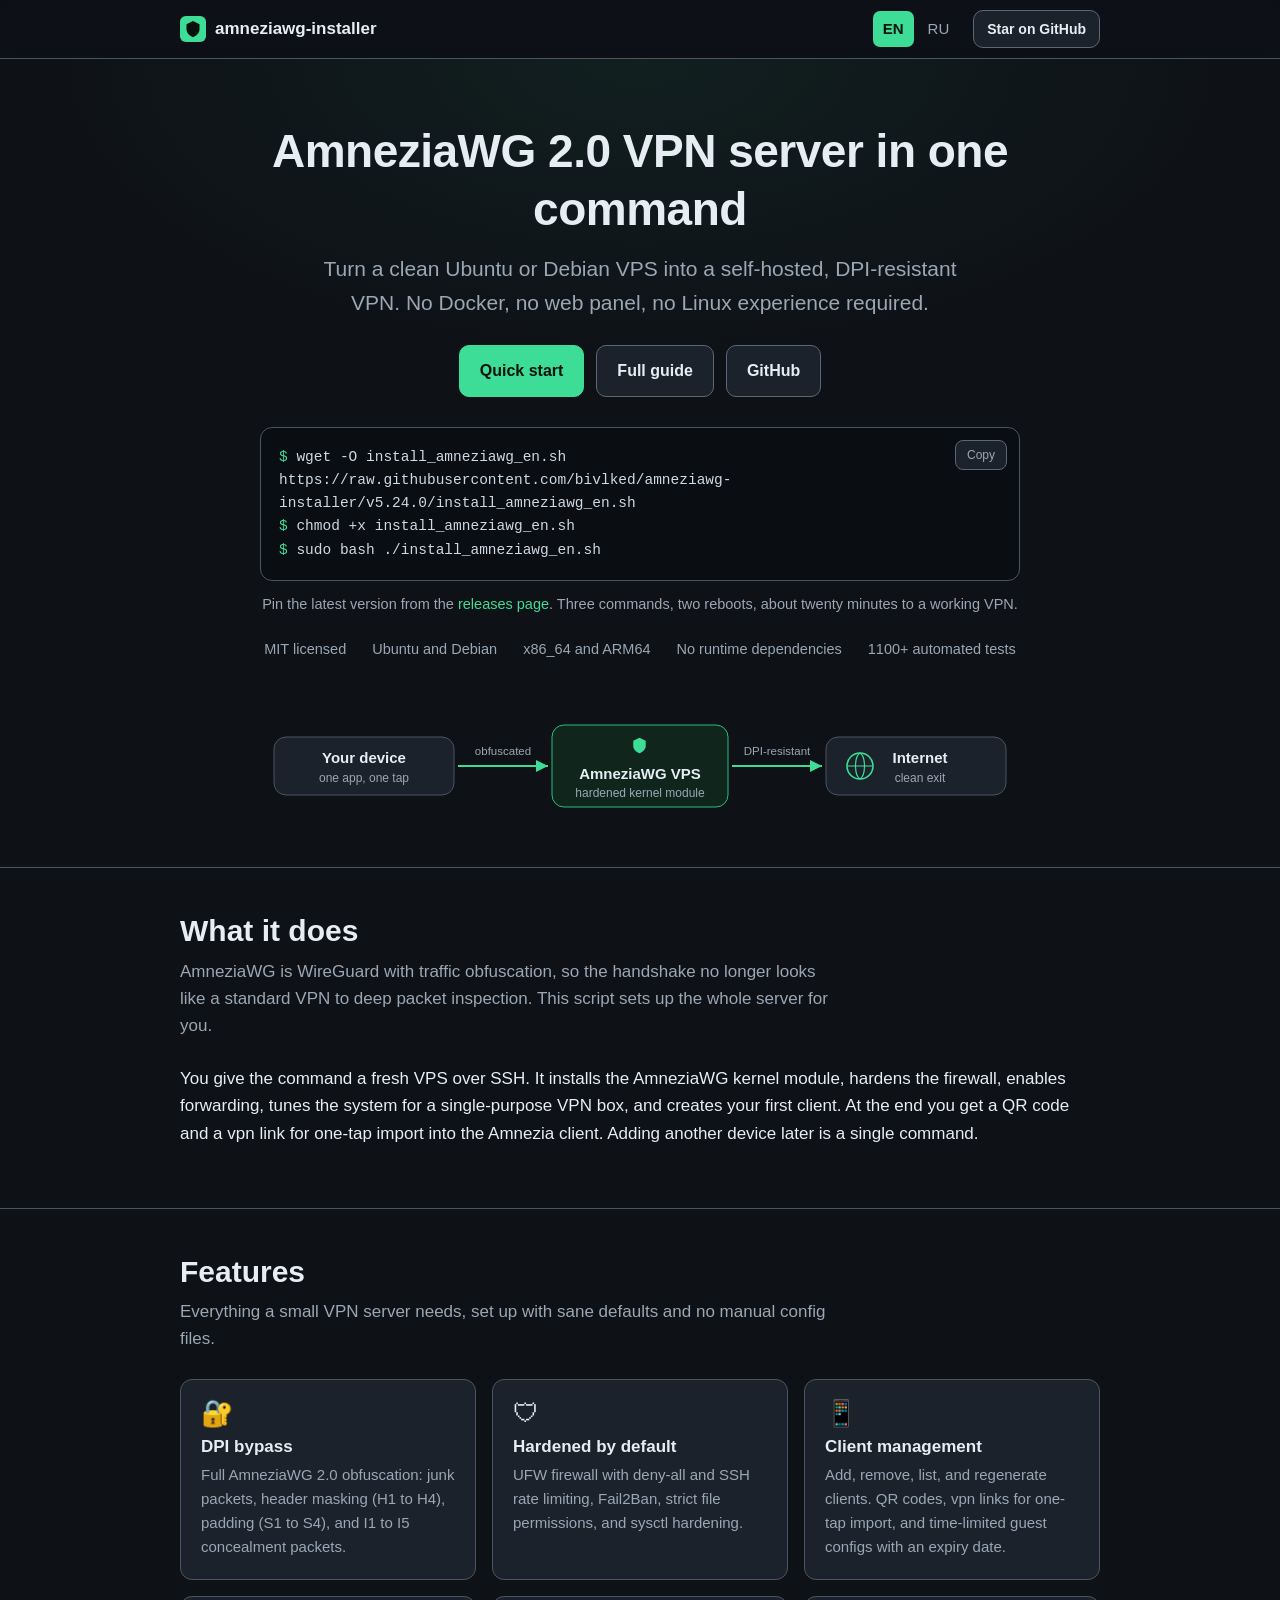
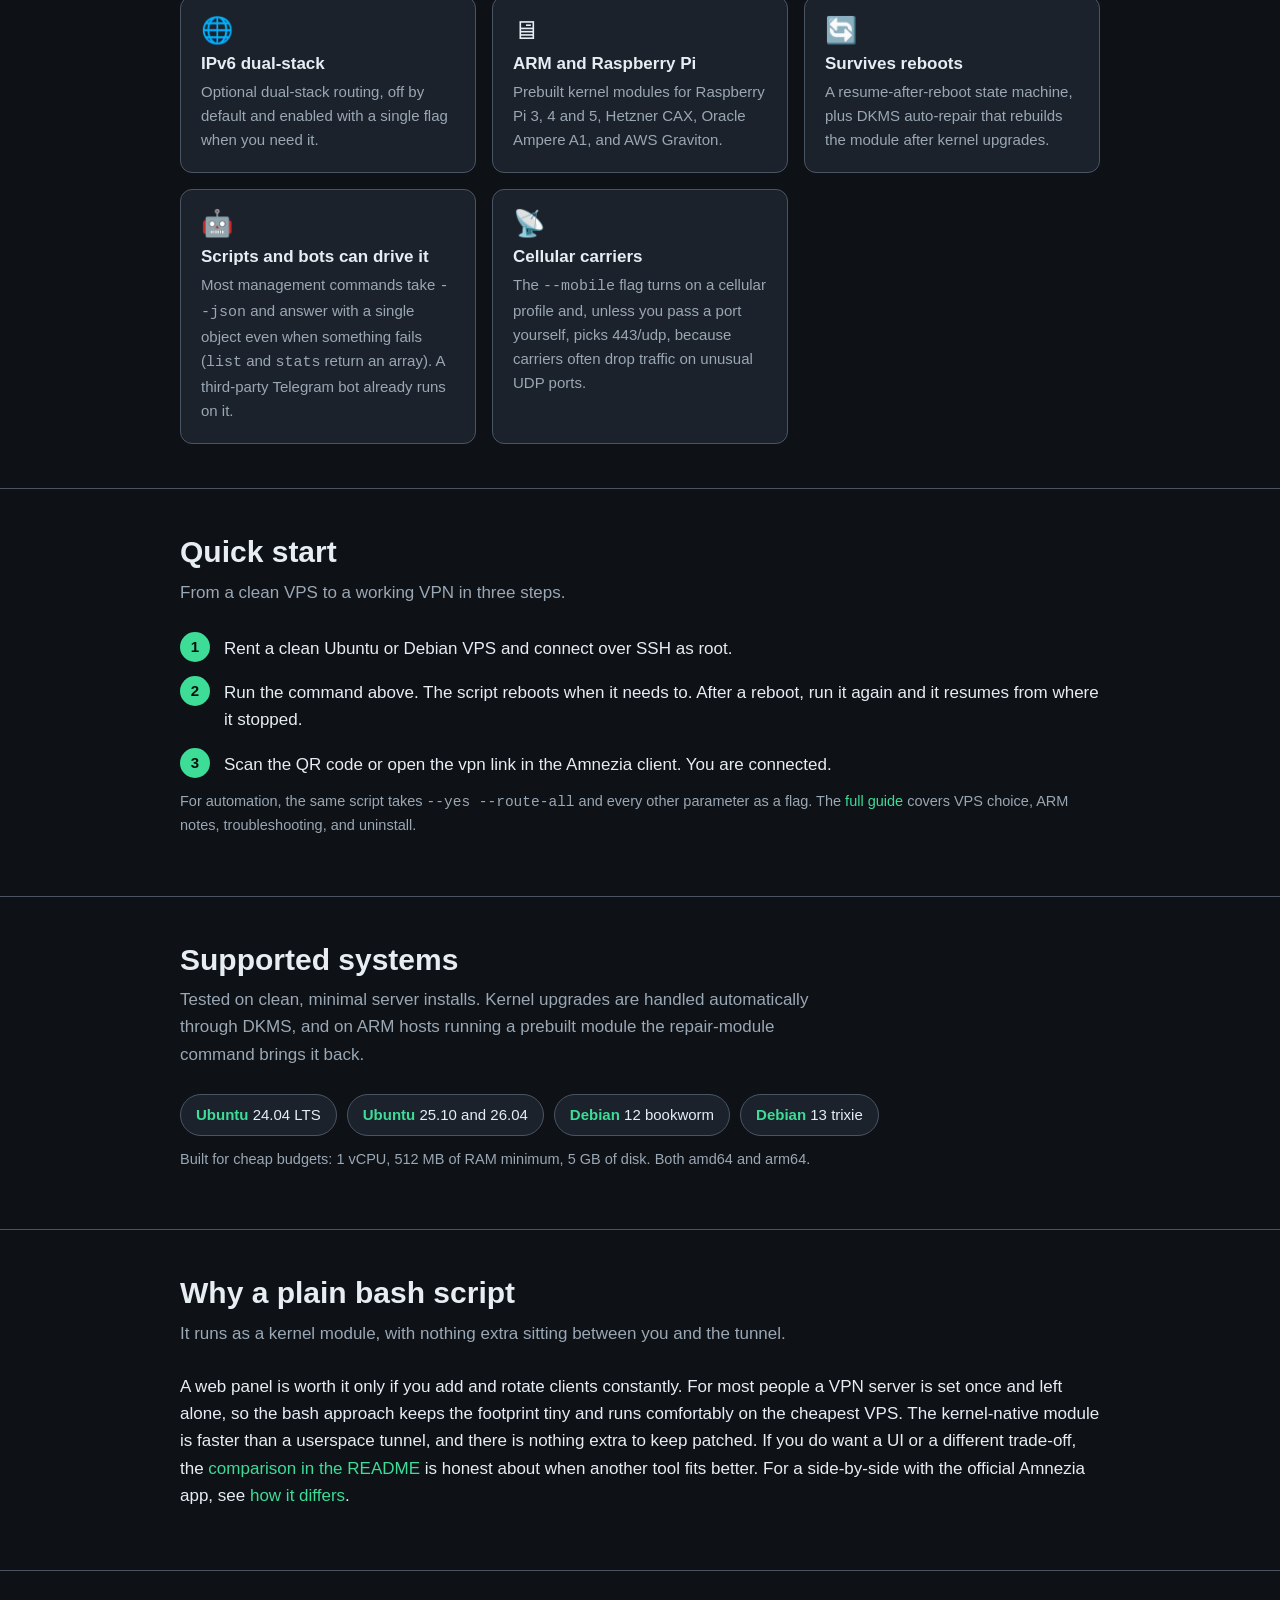
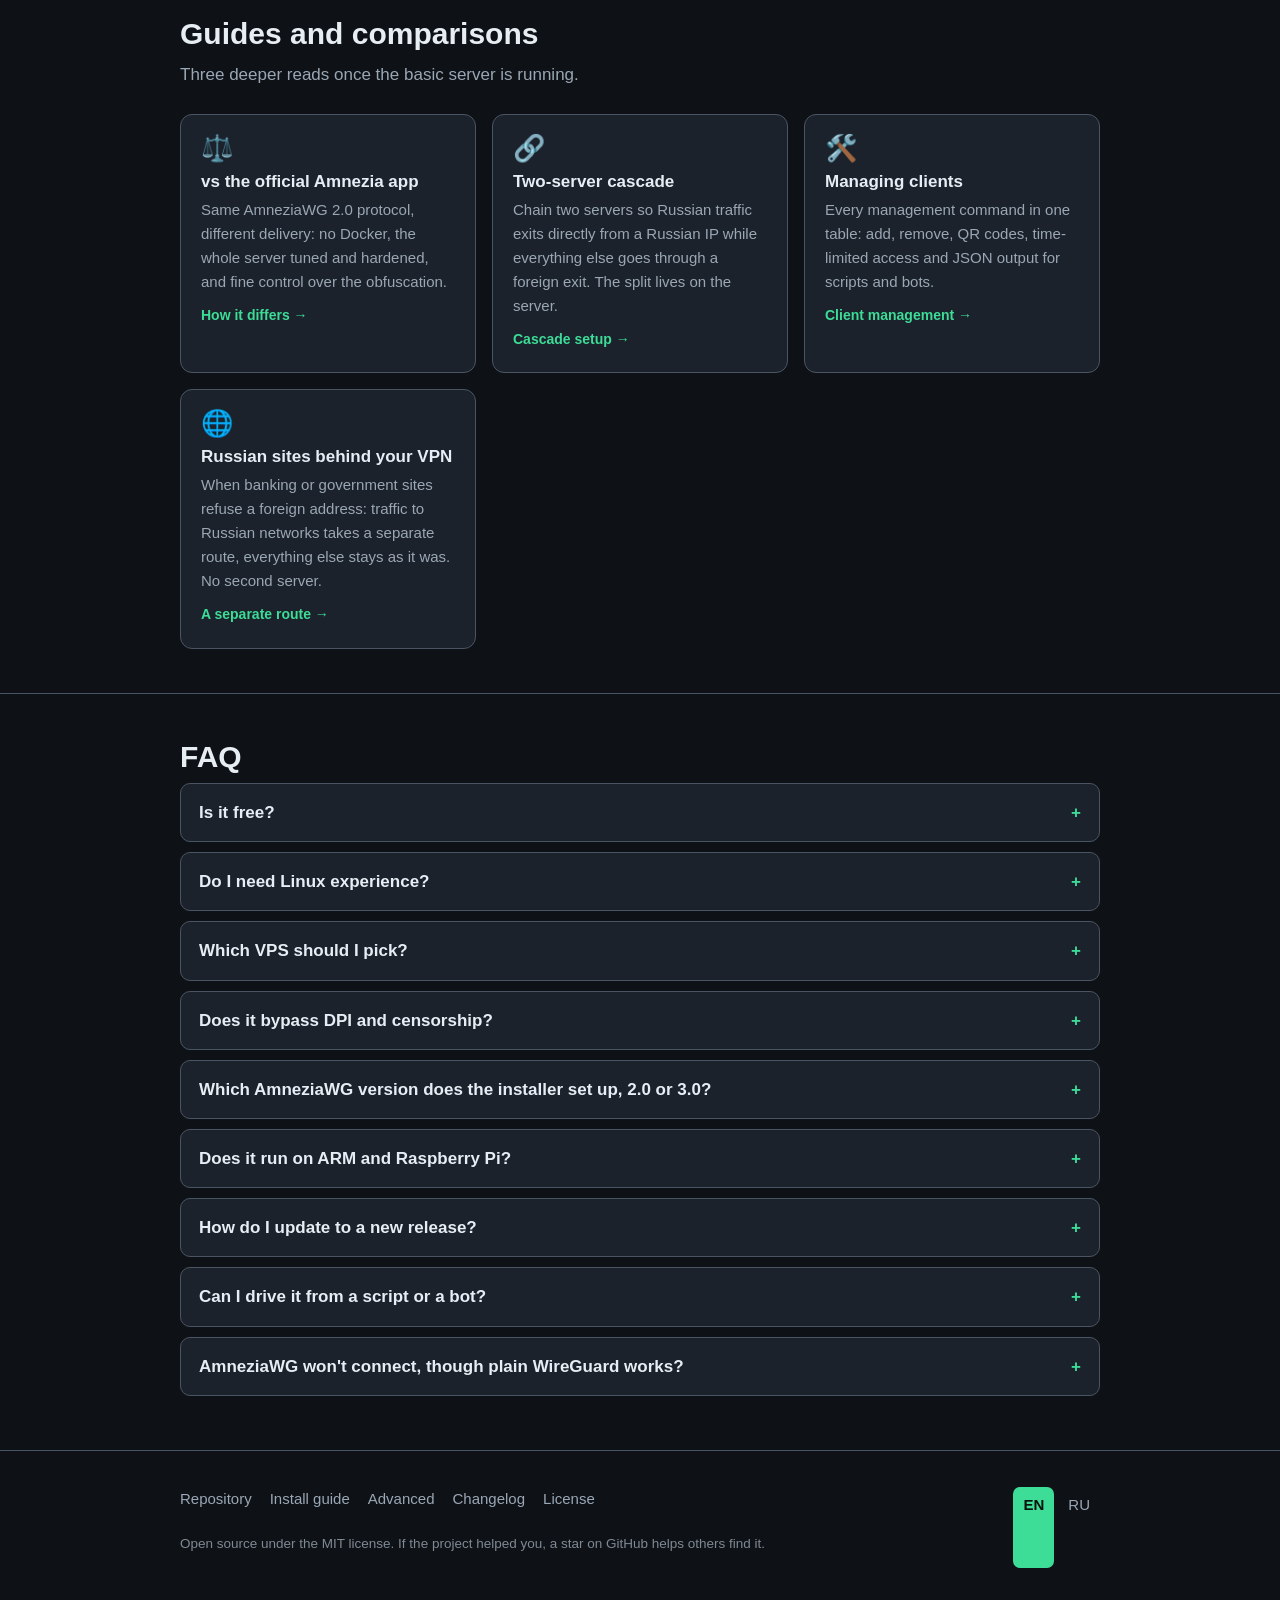
==== commit 3e551eed: "site: the DKMS promise does not hold on ARM prebuilts The trust section on both home pages promised," ====
--- a/index.html
+++ b/index.html
@@ -195,7 +195,7 @@
 <section id="os">
   <div class="wrap">
     <h2>Supported systems</h2>
-    <p class="sub">Tested on clean, minimal server installs. Kernel upgrades are handled automatically through DKMS.</p>
+    <p class="sub">Tested on clean, minimal server installs. Kernel upgrades are handled automatically through DKMS, and on ARM hosts running a prebuilt module the repair-module command brings it back.</p>
     <div class="os-list">
       <span class="pill"><b>Ubuntu</b> 24.04 LTS</span>
       <span class="pill"><b>Ubuntu</b> 25.10 and 26.04</span>
